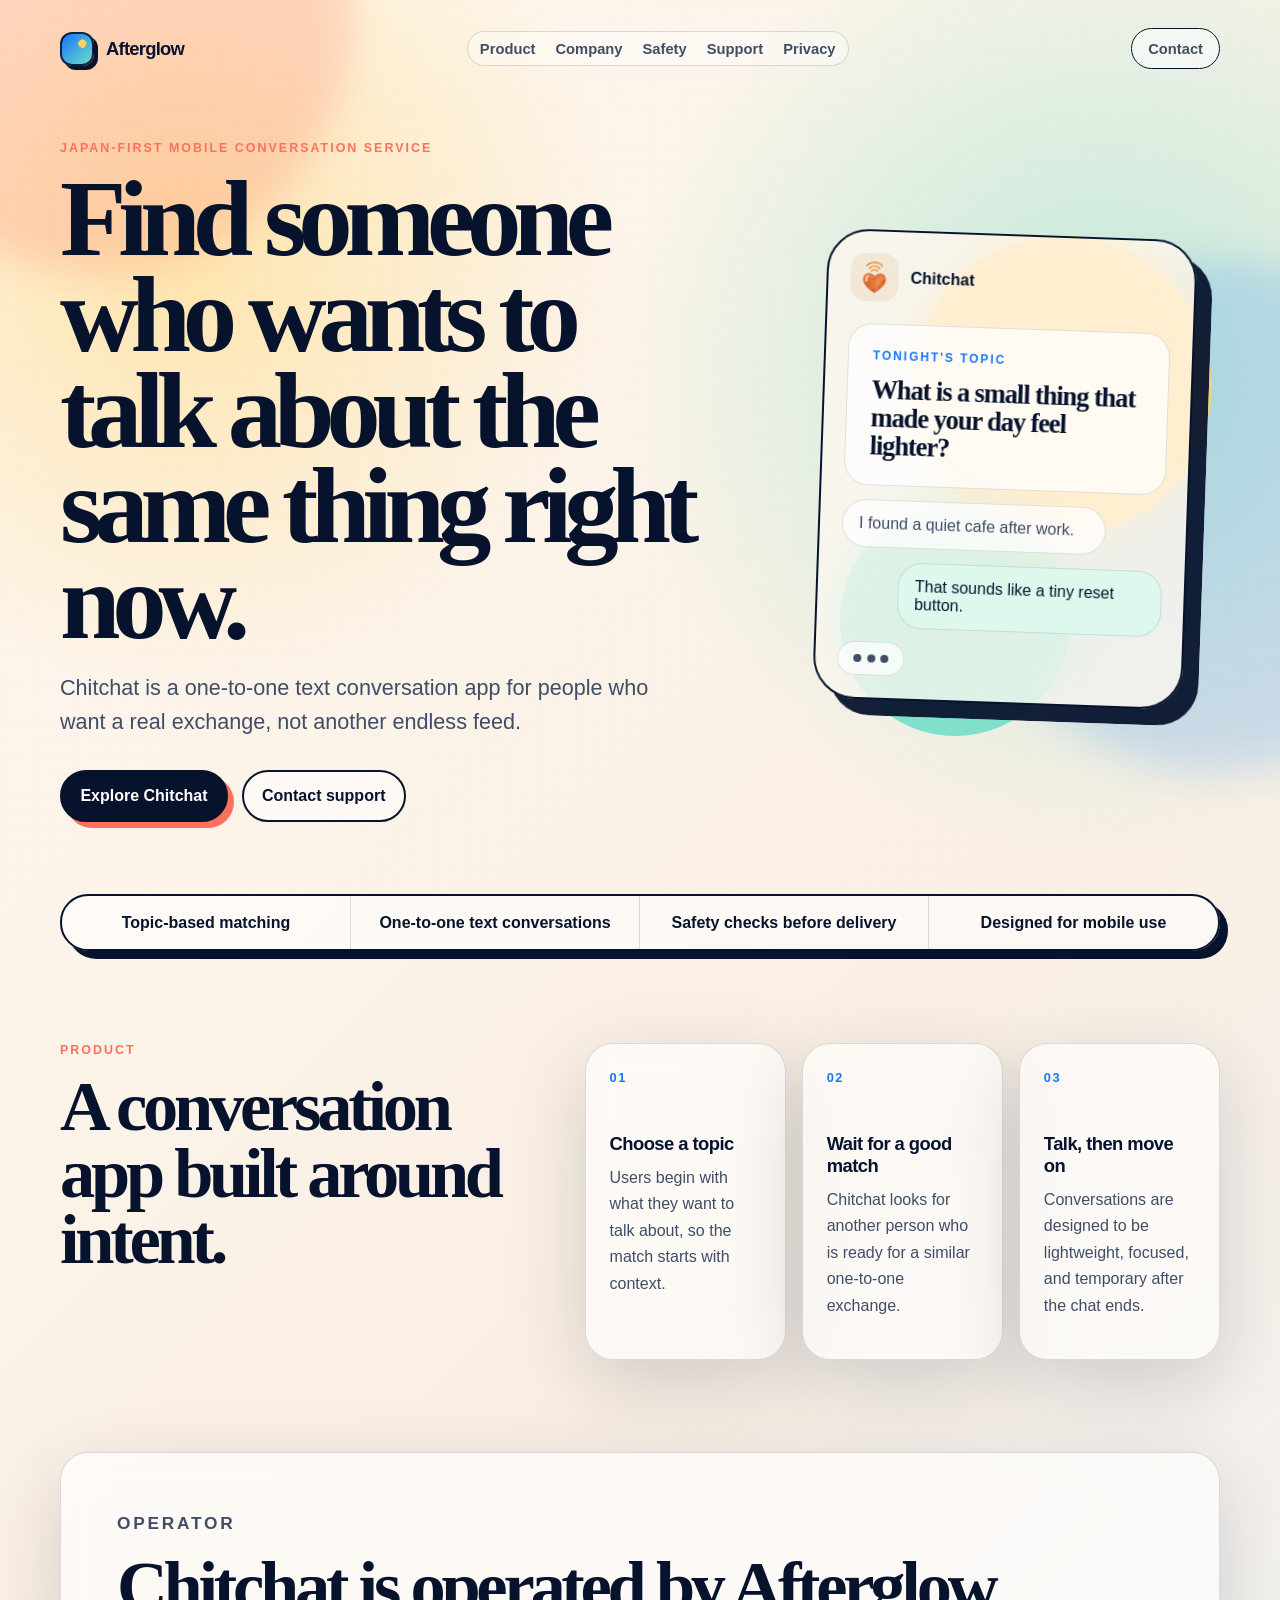
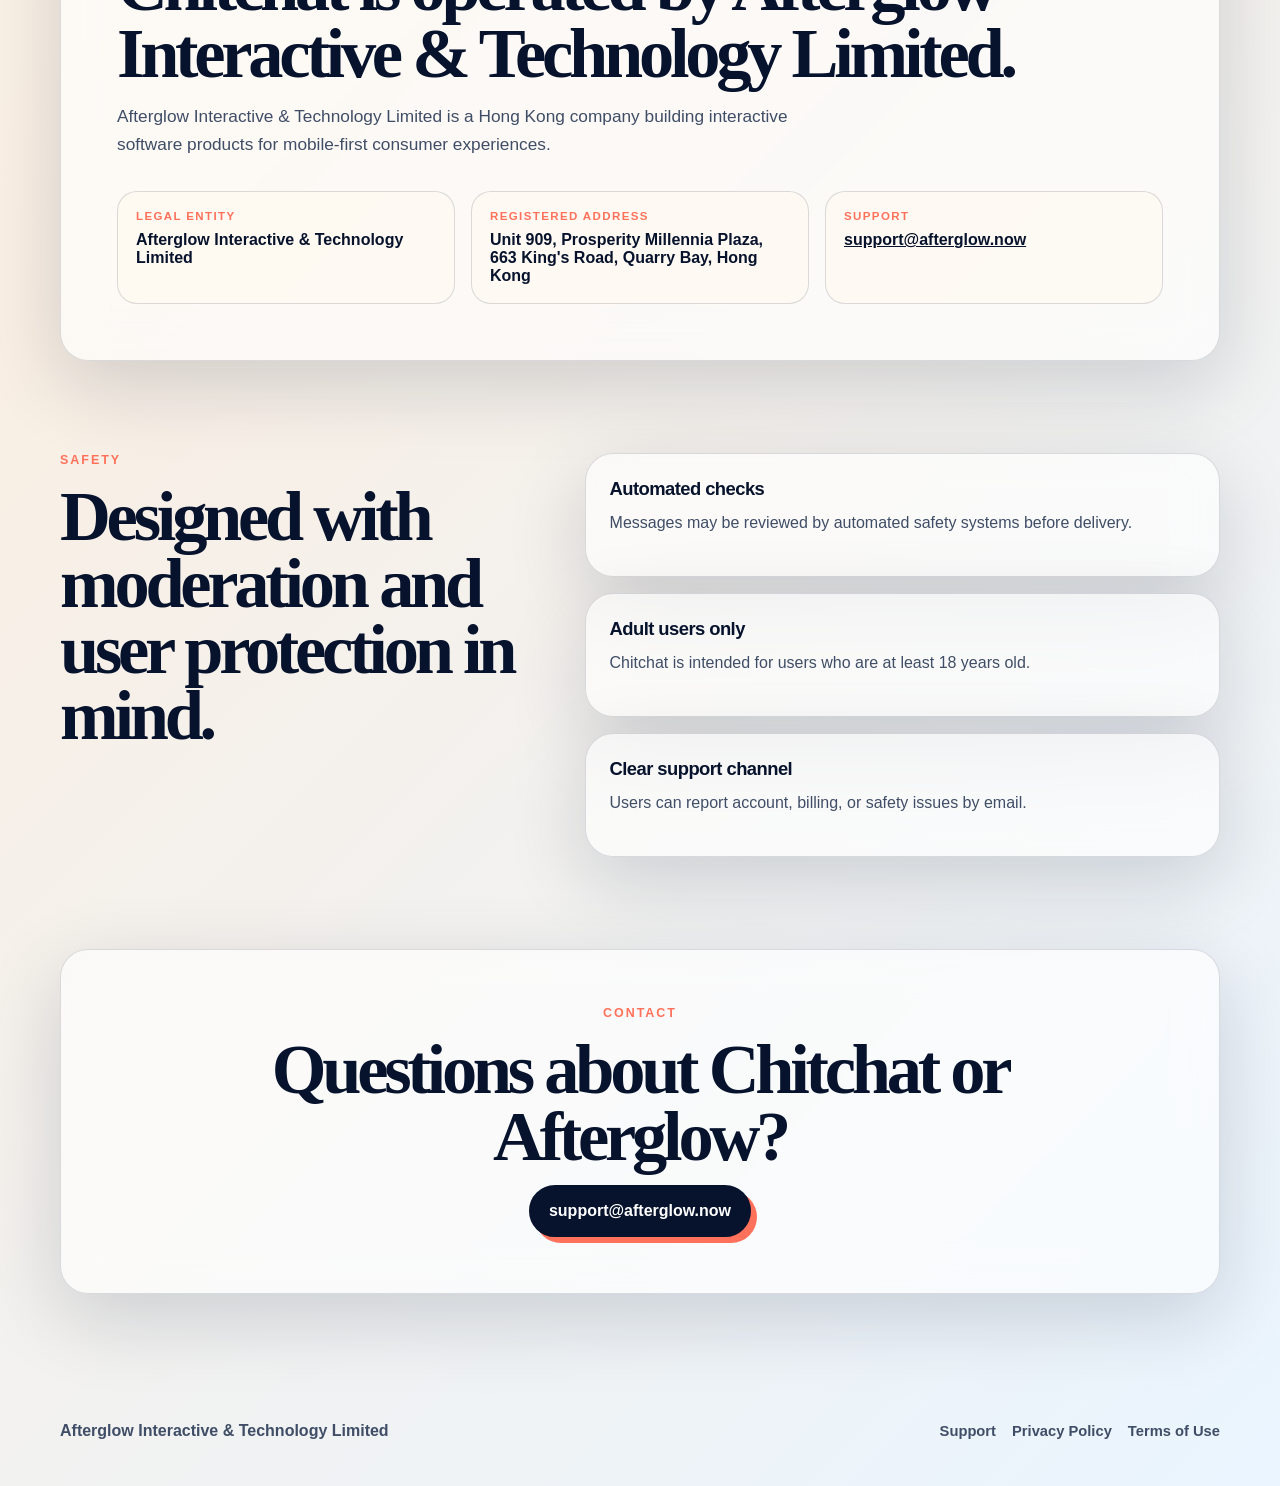
==== index.html @ c27dce9b "Launch Afterglow website" ====
<!doctype html>
<html lang="en">
  <head>
    <meta charset="utf-8" />
    <meta name="viewport" content="width=device-width, initial-scale=1" />
    <title>Afterglow | Chitchat</title>
    <meta
      name="description"
      content="Afterglow Interactive & Technology Limited operates Chitchat, a Japan-first one-to-one text conversation app built around shared topics."
    />
    <meta name="theme-color" content="#091326" />
    <link rel="icon" href="assets/favicon.svg" type="image/svg+xml" />
    <link rel="manifest" href="site.webmanifest" />
    <link rel="stylesheet" href="styles.css" />
  </head>
  <body>
    <div class="ambient ambient-one"></div>
    <div class="ambient ambient-two"></div>
    <div class="grain"></div>

    <header class="site-header">
      <a class="brand" href="index.html" aria-label="Afterglow home">
        <span class="brand-mark" aria-hidden="true"></span>
        <span>Afterglow</span>
      </a>
      <nav class="nav" aria-label="Main navigation">
        <a href="#product">Product</a>
        <a href="#company">Company</a>
        <a href="#safety">Safety</a>
        <a href="support.html">Support</a>
        <a href="privacy.html">Privacy</a>
      </nav>
      <a class="header-link" href="mailto:support@afterglow.now">Contact</a>
    </header>

    <main>
      <section class="hero">
        <div class="hero-copy">
          <p class="eyebrow">Japan-first mobile conversation service</p>
          <h1>Find someone who wants to talk about the same thing right now.</h1>
          <p class="lede">
            Chitchat is a one-to-one text conversation app for people who want a real exchange,
            not another endless feed.
          </p>
          <div class="hero-actions">
            <a class="button primary" href="#product">Explore Chitchat</a>
            <a class="button secondary" href="support.html">Contact support</a>
          </div>
        </div>

        <div class="phone-stage" aria-label="Chitchat product preview">
          <div class="halo halo-one"></div>
          <div class="halo halo-two"></div>
          <article class="phone-card">
            <div class="phone-top">
              <img src="assets/chitchat-app-icon.png" alt="" />
              <span>Chitchat</span>
            </div>
            <div class="topic-card">
              <span class="topic-label">Tonight's topic</span>
              <strong>What is a small thing that made your day feel lighter?</strong>
            </div>
            <div class="reply-card left">I found a quiet cafe after work.</div>
            <div class="reply-card right">That sounds like a tiny reset button.</div>
            <div class="typing-row" aria-hidden="true">
              <span></span>
              <span></span>
              <span></span>
            </div>
          </article>
        </div>
      </section>

      <section class="strip" aria-label="Product principles">
        <p>Topic-based matching</p>
        <p>One-to-one text conversations</p>
        <p>Safety checks before delivery</p>
        <p>Designed for mobile use</p>
      </section>

      <section class="section-grid" id="product">
        <div>
          <p class="eyebrow">Product</p>
          <h2>A conversation app built around intent.</h2>
        </div>
        <div class="cards">
          <article class="feature-card">
            <span>01</span>
            <h3>Choose a topic</h3>
            <p>Users begin with what they want to talk about, so the match starts with context.</p>
          </article>
          <article class="feature-card">
            <span>02</span>
            <h3>Wait for a good match</h3>
            <p>Chitchat looks for another person who is ready for a similar one-to-one exchange.</p>
          </article>
          <article class="feature-card">
            <span>03</span>
            <h3>Talk, then move on</h3>
            <p>Conversations are designed to be lightweight, focused, and temporary after the chat ends.</p>
          </article>
        </div>
      </section>

      <section class="statement" id="company">
        <p class="eyebrow">Operator</p>
        <h2>Chitchat is operated by Afterglow Interactive & Technology Limited.</h2>
        <p>
          Afterglow Interactive & Technology Limited is a Hong Kong company building interactive
          software products for mobile-first consumer experiences.
        </p>
        <dl class="company-facts">
          <div>
            <dt>Legal entity</dt>
            <dd>Afterglow Interactive & Technology Limited</dd>
          </div>
          <div>
            <dt>Registered address</dt>
            <dd>Unit 909, Prosperity Millennia Plaza, 663 King's Road, Quarry Bay, Hong Kong</dd>
          </div>
          <div>
            <dt>Support</dt>
            <dd><a href="mailto:support@afterglow.now">support@afterglow.now</a></dd>
          </div>
        </dl>
      </section>

      <section class="section-grid safety" id="safety">
        <div>
          <p class="eyebrow">Safety</p>
          <h2>Designed with moderation and user protection in mind.</h2>
        </div>
        <div class="safety-list">
          <article>
            <h3>Automated checks</h3>
            <p>Messages may be reviewed by automated safety systems before delivery.</p>
          </article>
          <article>
            <h3>Adult users only</h3>
            <p>Chitchat is intended for users who are at least 18 years old.</p>
          </article>
          <article>
            <h3>Clear support channel</h3>
            <p>Users can report account, billing, or safety issues by email.</p>
          </article>
        </div>
      </section>

      <section class="cta-panel">
        <p class="eyebrow">Contact</p>
        <h2>Questions about Chitchat or Afterglow?</h2>
        <a class="button primary" href="mailto:support@afterglow.now">support@afterglow.now</a>
      </section>
    </main>

    <footer class="site-footer">
      <p>Afterglow Interactive & Technology Limited</p>
      <div class="footer-links">
        <a href="support.html">Support</a>
        <a href="privacy.html">Privacy Policy</a>
        <a href="terms.html">Terms of Use</a>
      </div>
    </footer>
  </body>
</html>
---- styles.css ----
:root {
  --ink: #07132d;
  --ink-soft: #3f4d66;
  --paper: #fff8ef;
  --blue: #1677ff;
  --coral: #ff715b;
  --mint: #6dddc6;
  --sun: #ffd166;
  --line: rgba(7, 19, 45, 0.14);
  --shadow: 0 24px 80px rgba(7, 19, 45, 0.16);
  --radius: 28px;
  font-family: "GT Flexa", "Avenir Next", "Trebuchet MS", sans-serif;
  color: var(--ink);
  background: var(--paper);
}

* {
  box-sizing: border-box;
}

html {
  scroll-behavior: smooth;
}

body {
  min-height: 100vh;
  margin: 0;
  overflow-x: hidden;
  background:
    radial-gradient(circle at 14% 8%, rgba(255, 209, 102, 0.48), transparent 28rem),
    radial-gradient(circle at 86% 12%, rgba(109, 221, 198, 0.42), transparent 30rem),
    linear-gradient(135deg, #fff8ef 0%, #f9efe4 45%, #eaf5ff 100%);
}

a {
  color: inherit;
}

.grain {
  pointer-events: none;
  position: fixed;
  inset: 0;
  z-index: 1;
  opacity: 0.12;
  background-image:
    linear-gradient(90deg, rgba(7, 19, 45, 0.05) 1px, transparent 1px),
    linear-gradient(rgba(7, 19, 45, 0.04) 1px, transparent 1px);
  background-size: 18px 18px;
  mix-blend-mode: multiply;
}

.ambient {
  pointer-events: none;
  position: fixed;
  z-index: 0;
  width: 32rem;
  height: 32rem;
  border-radius: 999px;
  filter: blur(18px);
}

.ambient-one {
  top: -15rem;
  left: -10rem;
  background: rgba(255, 113, 91, 0.22);
}

.ambient-two {
  right: -12rem;
  bottom: 8rem;
  background: rgba(22, 119, 255, 0.16);
}

.site-header,
main,
.site-footer {
  position: relative;
  z-index: 2;
}

.site-header {
  display: flex;
  align-items: center;
  justify-content: space-between;
  gap: 1rem;
  width: min(1160px, calc(100% - 40px));
  margin: 0 auto;
  padding: 28px 0;
}

.brand {
  display: inline-flex;
  align-items: center;
  gap: 0.75rem;
  text-decoration: none;
  font-size: 1.15rem;
  font-weight: 800;
  letter-spacing: -0.04em;
}

.brand-mark {
  width: 34px;
  height: 34px;
  border: 2px solid rgba(7, 19, 45, 0.9);
  border-radius: 12px;
  background:
    radial-gradient(circle at 68% 32%, var(--sun) 0 14%, transparent 15%),
    linear-gradient(135deg, var(--blue), var(--mint));
  box-shadow: 4px 4px 0 var(--ink);
}

.nav {
  display: flex;
  align-items: center;
  gap: 1.25rem;
  padding: 0.55rem 0.75rem;
  border: 1px solid var(--line);
  border-radius: 999px;
  background: rgba(255, 255, 255, 0.36);
  backdrop-filter: blur(18px);
}

.nav a,
.header-link,
.footer-links a {
  color: var(--ink-soft);
  font-size: 0.92rem;
  font-weight: 700;
  text-decoration: none;
}

.nav a:hover,
.header-link:hover,
.footer-links a:hover {
  color: var(--ink);
}

.header-link {
  padding: 0.72rem 1rem;
  border: 1px solid var(--ink);
  border-radius: 999px;
  background: rgba(255, 255, 255, 0.52);
}

.hero {
  display: grid;
  grid-template-columns: minmax(0, 1fr) 430px;
  align-items: center;
  gap: 4rem;
  width: min(1160px, calc(100% - 40px));
  margin: 44px auto 72px;
}

.hero-copy {
  animation: rise 0.7s ease both;
}

.eyebrow {
  margin: 0 0 1rem;
  color: var(--coral);
  font-size: 0.78rem;
  font-weight: 900;
  letter-spacing: 0.16em;
  text-transform: uppercase;
}

h1,
h2,
h3,
p {
  margin-top: 0;
}

h1 {
  max-width: 760px;
  margin-bottom: 1.35rem;
  font-family: "GT Alpina", Georgia, serif;
  font-size: clamp(3.5rem, 8.5vw, 7.6rem);
  font-weight: 800;
  line-height: 0.88;
  letter-spacing: -0.075em;
}

h2 {
  margin-bottom: 1rem;
  font-family: "GT Alpina", Georgia, serif;
  font-size: clamp(2.4rem, 5.5vw, 5.6rem);
  line-height: 0.94;
  letter-spacing: -0.06em;
}

h3 {
  margin-bottom: 0.6rem;
  font-size: 1.15rem;
  letter-spacing: -0.03em;
}

.lede {
  max-width: 620px;
  color: var(--ink-soft);
  font-size: clamp(1.08rem, 2vw, 1.35rem);
  line-height: 1.55;
}

.hero-actions {
  display: flex;
  flex-wrap: wrap;
  gap: 0.85rem;
  margin-top: 2rem;
}

.button {
  display: inline-flex;
  align-items: center;
  justify-content: center;
  min-height: 52px;
  padding: 0.85rem 1.15rem;
  border-radius: 999px;
  font-weight: 900;
  text-decoration: none;
}

.button.primary {
  border: 2px solid var(--ink);
  color: white;
  background: var(--ink);
  box-shadow: 6px 6px 0 var(--coral);
}

.button.secondary {
  border: 2px solid var(--ink);
  background: rgba(255, 255, 255, 0.5);
}

.phone-stage {
  position: relative;
  min-height: 560px;
  animation: rise 0.7s 0.12s ease both;
}

.halo {
  position: absolute;
  border-radius: 999px;
  opacity: 0.85;
}

.halo-one {
  top: 34px;
  right: 8px;
  width: 300px;
  height: 300px;
  background: var(--sun);
}

.halo-two {
  right: 150px;
  bottom: 26px;
  width: 230px;
  height: 230px;
  background: var(--mint);
}

.phone-card {
  position: relative;
  z-index: 1;
  width: min(100%, 370px);
  margin: 32px auto 0;
  padding: 22px;
  border: 2px solid var(--ink);
  border-radius: 42px;
  background: rgba(255, 248, 239, 0.76);
  box-shadow: 16px 16px 0 rgba(7, 19, 45, 0.94);
  backdrop-filter: blur(24px);
  transform: rotate(2deg);
}

.phone-top {
  display: flex;
  align-items: center;
  gap: 0.75rem;
  margin-bottom: 22px;
  font-weight: 900;
}

.phone-top img {
  width: 48px;
  height: 48px;
  border-radius: 15px;
}

.topic-card,
.reply-card,
.typing-row {
  border: 1px solid rgba(7, 19, 45, 0.12);
  border-radius: 24px;
  background: rgba(255, 255, 255, 0.72);
}

.topic-card {
  padding: 24px;
}

.topic-label {
  display: block;
  margin-bottom: 0.9rem;
  color: var(--blue);
  font-size: 0.75rem;
  font-weight: 900;
  letter-spacing: 0.16em;
  text-transform: uppercase;
}

.topic-card strong {
  font-family: "GT Alpina", Georgia, serif;
  font-size: 1.65rem;
  line-height: 1.05;
  letter-spacing: -0.04em;
}

.reply-card {
  width: 82%;
  margin-top: 14px;
  padding: 14px 16px;
  color: var(--ink-soft);
}

.reply-card.right {
  margin-left: auto;
  color: var(--ink);
  background: #dff8ee;
}

.typing-row {
  display: flex;
  gap: 0.35rem;
  width: max-content;
  margin-top: 14px;
  padding: 12px 15px;
}

.typing-row span {
  width: 8px;
  height: 8px;
  border-radius: 999px;
  background: var(--ink-soft);
  animation: blink 1.1s infinite ease-in-out;
}

.typing-row span:nth-child(2) {
  animation-delay: 0.15s;
}

.typing-row span:nth-child(3) {
  animation-delay: 0.3s;
}

.strip {
  display: grid;
  grid-template-columns: repeat(4, 1fr);
  gap: 0;
  width: min(1160px, calc(100% - 40px));
  margin: 0 auto 92px;
  border: 2px solid var(--ink);
  border-radius: var(--radius);
  overflow: hidden;
  background: rgba(255, 255, 255, 0.54);
  box-shadow: 8px 8px 0 var(--ink);
}

.strip p {
  margin: 0;
  padding: 1.1rem;
  border-right: 1px solid var(--line);
  font-weight: 900;
  text-align: center;
}

.strip p:last-child {
  border-right: 0;
}

.section-grid,
.statement,
.cta-panel,
.policy-shell {
  width: min(1160px, calc(100% - 40px));
  margin: 0 auto 92px;
}

.section-grid {
  display: grid;
  grid-template-columns: 0.9fr 1.2fr;
  gap: 3rem;
}

.cards {
  display: grid;
  grid-template-columns: repeat(3, 1fr);
  gap: 1rem;
}

.feature-card,
.safety-list article,
.statement,
.cta-panel,
.policy-content,
.policy-hero {
  border: 1px solid var(--line);
  border-radius: var(--radius);
  background: rgba(255, 255, 255, 0.62);
  box-shadow: var(--shadow);
  backdrop-filter: blur(20px);
}

.feature-card {
  min-height: 260px;
  padding: 24px;
}

.feature-card span {
  display: inline-flex;
  margin-bottom: 3rem;
  color: var(--blue);
  font-size: 0.8rem;
  font-weight: 900;
  letter-spacing: 0.12em;
}

.feature-card p,
.safety-list p,
.statement p,
.policy-content p,
.policy-content li,
.policy-hero p {
  color: var(--ink-soft);
  line-height: 1.65;
}

.statement {
  padding: clamp(28px, 5vw, 56px);
}

.statement p {
  max-width: 720px;
  font-size: 1.08rem;
}

.company-facts {
  display: grid;
  grid-template-columns: repeat(3, 1fr);
  gap: 1rem;
  margin: 2rem 0 0;
}

.company-facts div {
  padding: 18px;
  border: 1px solid var(--line);
  border-radius: 20px;
  background: rgba(255, 248, 239, 0.6);
}

.company-facts dt {
  margin-bottom: 0.6rem;
  color: var(--coral);
  font-size: 0.72rem;
  font-weight: 900;
  letter-spacing: 0.12em;
  text-transform: uppercase;
}

.company-facts dd {
  margin: 0;
  color: var(--ink);
  font-weight: 800;
}

.safety-list {
  display: grid;
  gap: 1rem;
}

.safety-list article {
  padding: 24px;
}

.cta-panel {
  padding: clamp(28px, 5vw, 56px);
  text-align: center;
}

.cta-panel h2 {
  margin-right: auto;
  margin-left: auto;
  max-width: 760px;
}

.site-footer {
  display: flex;
  align-items: center;
  justify-content: space-between;
  gap: 1rem;
  width: min(1160px, calc(100% - 40px));
  margin: 0 auto;
  padding: 36px 0 46px;
  color: var(--ink-soft);
}

.site-footer.compact {
  margin-top: 64px;
}

.site-footer p {
  margin: 0;
  font-weight: 800;
}

.footer-links {
  display: flex;
  flex-wrap: wrap;
  gap: 1rem;
}

.subpage {
  background:
    radial-gradient(circle at 15% 0%, rgba(109, 221, 198, 0.3), transparent 30rem),
    linear-gradient(135deg, #fff8ef 0%, #eef6ff 100%);
}

.policy-shell {
  max-width: 920px;
}

.policy-hero {
  margin-top: 28px;
  padding: clamp(28px, 5vw, 52px);
}

.policy-hero h1 {
  font-size: clamp(3rem, 8vw, 6.5rem);
}

.policy-content {
  margin-top: 22px;
  padding: clamp(26px, 5vw, 48px);
}

.policy-content h2 {
  margin-top: 2rem;
  font-family: inherit;
  font-size: 1.35rem;
  line-height: 1.15;
  letter-spacing: -0.03em;
}

.policy-content h3 {
  margin-top: 1.4rem;
}

@keyframes rise {
  from {
    opacity: 0;
    transform: translateY(22px);
  }
  to {
    opacity: 1;
    transform: translateY(0);
  }
}

@keyframes blink {
  0%,
  80%,
  100% {
    opacity: 0.25;
    transform: translateY(0);
  }
  40% {
    opacity: 1;
    transform: translateY(-3px);
  }
}

@media (max-width: 980px) {
  .site-header {
    align-items: flex-start;
    flex-wrap: wrap;
  }

  .nav {
    order: 3;
    width: 100%;
    justify-content: space-between;
    overflow-x: auto;
  }

  .hero,
  .section-grid {
    grid-template-columns: 1fr;
  }

  .hero {
    gap: 1rem;
    margin-top: 24px;
  }

  .phone-stage {
    min-height: 500px;
  }

  .strip,
  .cards,
  .company-facts {
    grid-template-columns: 1fr;
  }

  .strip p {
    border-right: 0;
    border-bottom: 1px solid var(--line);
  }

  .strip p:last-child {
    border-bottom: 0;
  }
}

@media (max-width: 640px) {
  .site-header,
  .hero,
  .strip,
  .section-grid,
  .statement,
  .cta-panel,
  .policy-shell,
  .site-footer {
    width: min(100% - 28px, 1160px);
  }

  .brand {
    font-size: 1rem;
  }

  .header-link {
    padding: 0.62rem 0.82rem;
  }

  h1 {
    font-size: clamp(3.2rem, 17vw, 5rem);
  }

  .hero-actions,
  .site-footer {
    align-items: stretch;
    flex-direction: column;
  }

  .button {
    width: 100%;
  }

  .phone-stage {
    min-height: 455px;
  }

  .phone-card {
    width: min(92%, 350px);
    box-shadow: 10px 10px 0 rgba(7, 19, 45, 0.94);
  }
}
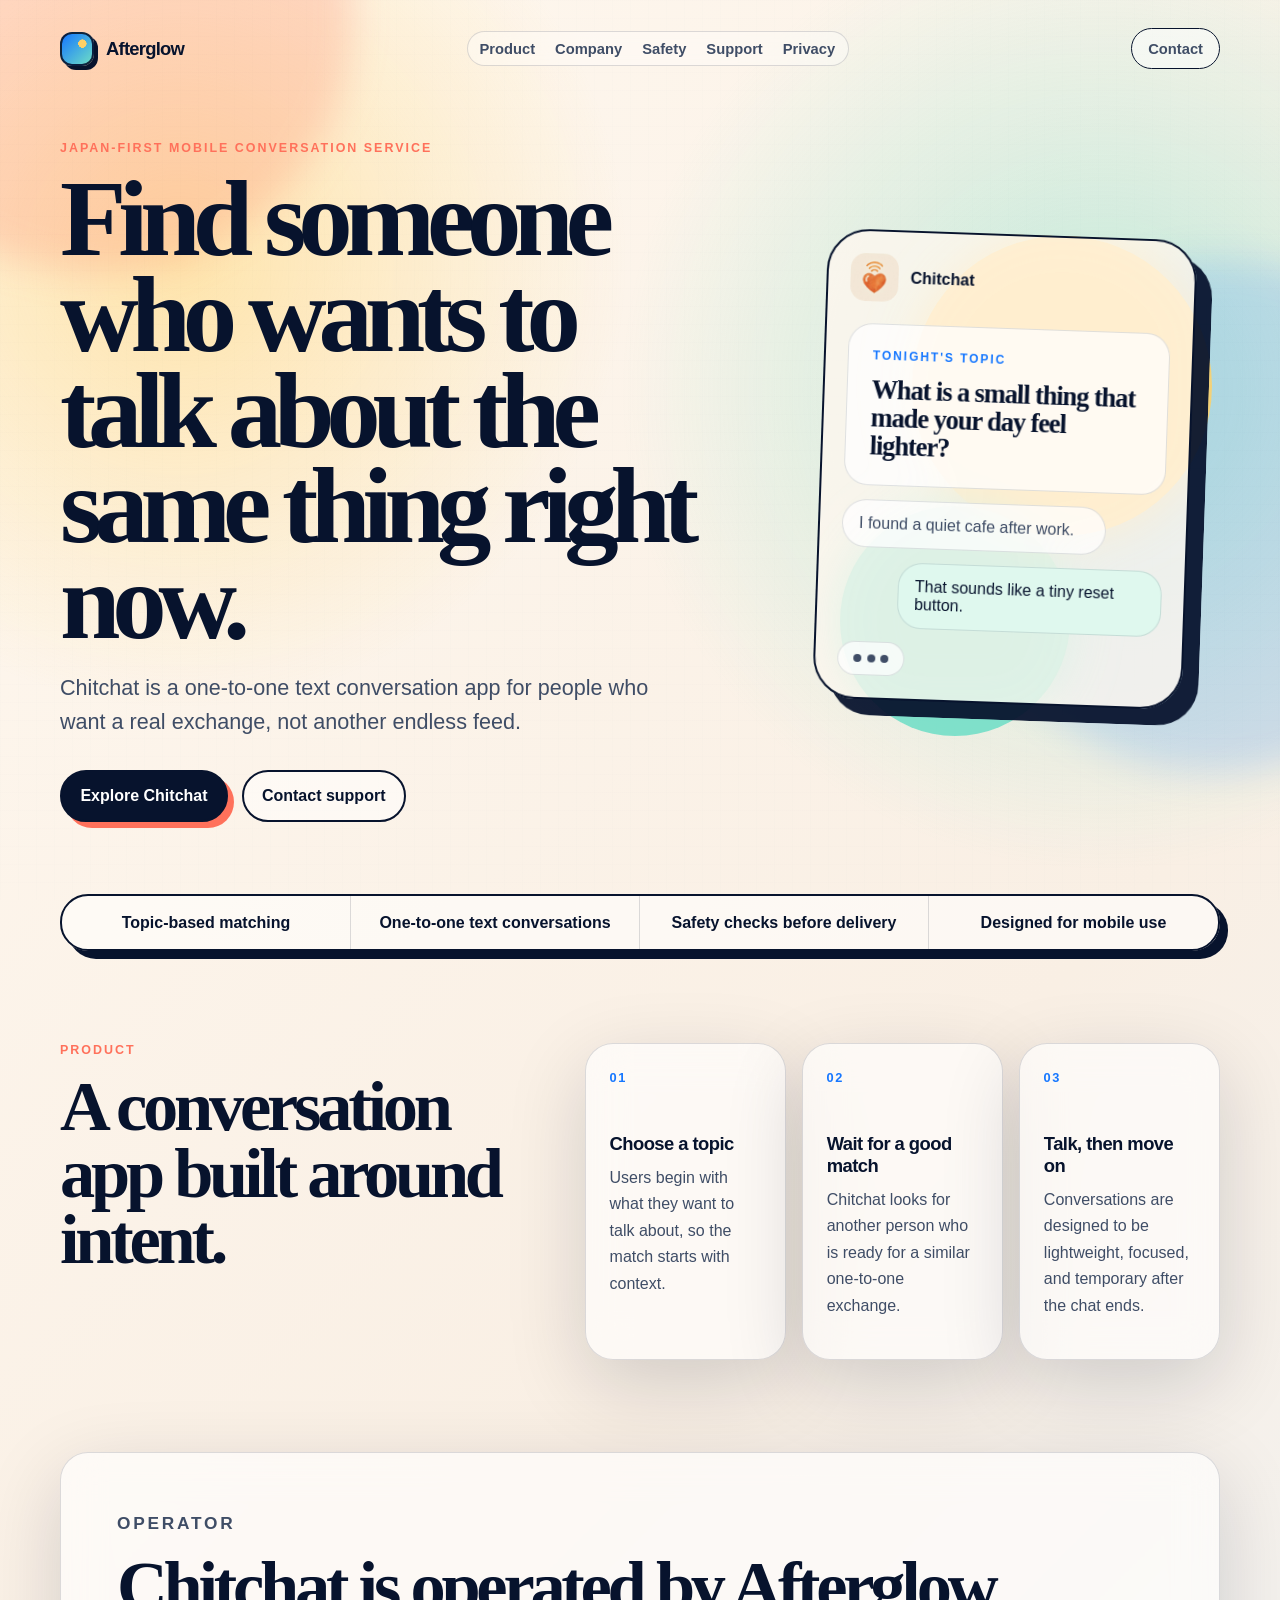
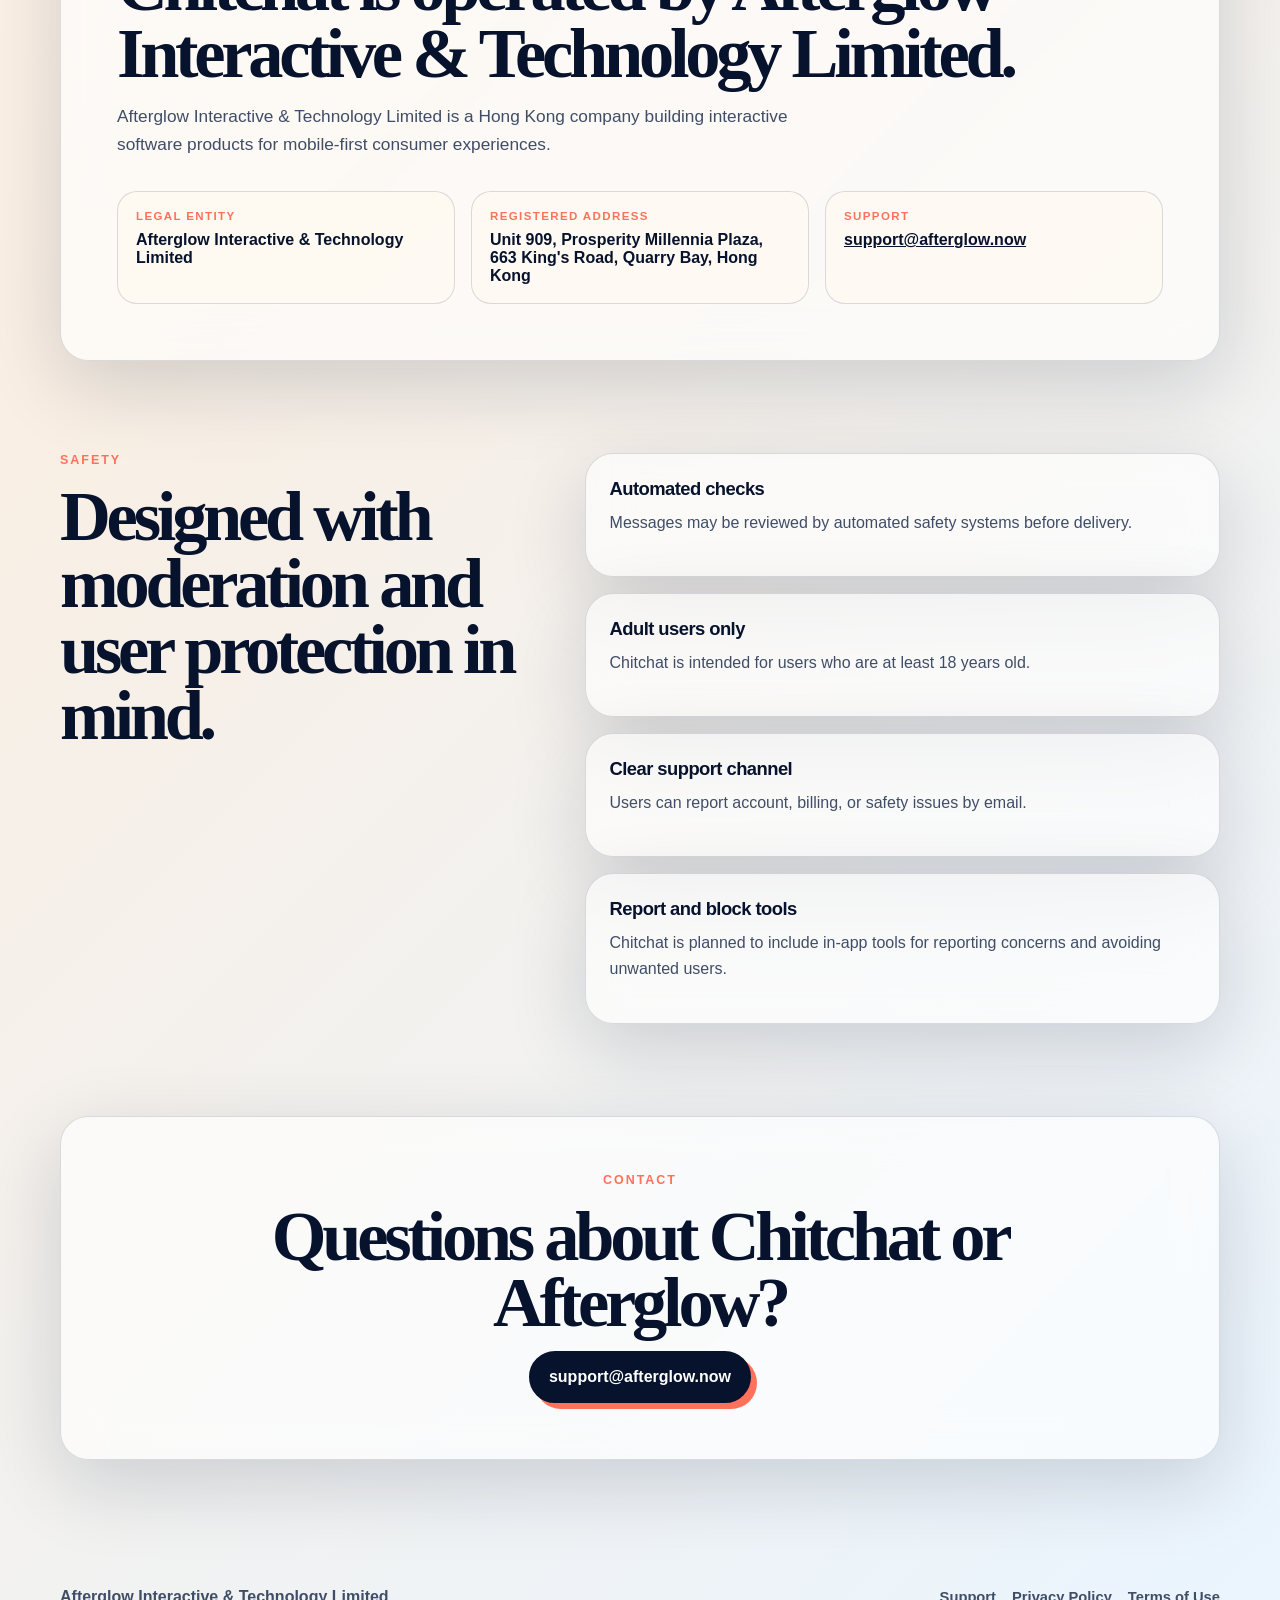
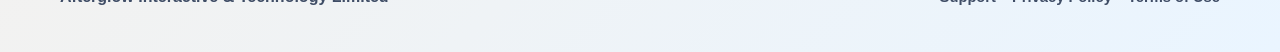
==== commit 34b9b0e9: "Strengthen safety and support website copy" ====
--- a/index.html
+++ b/index.html
@@ -143,6 +143,10 @@
             <h3>Clear support channel</h3>
             <p>Users can report account, billing, or safety issues by email.</p>
           </article>
+          <article>
+            <h3>Report and block tools</h3>
+            <p>Chitchat is planned to include in-app tools for reporting concerns and avoiding unwanted users.</p>
+          </article>
         </div>
       </section>
 
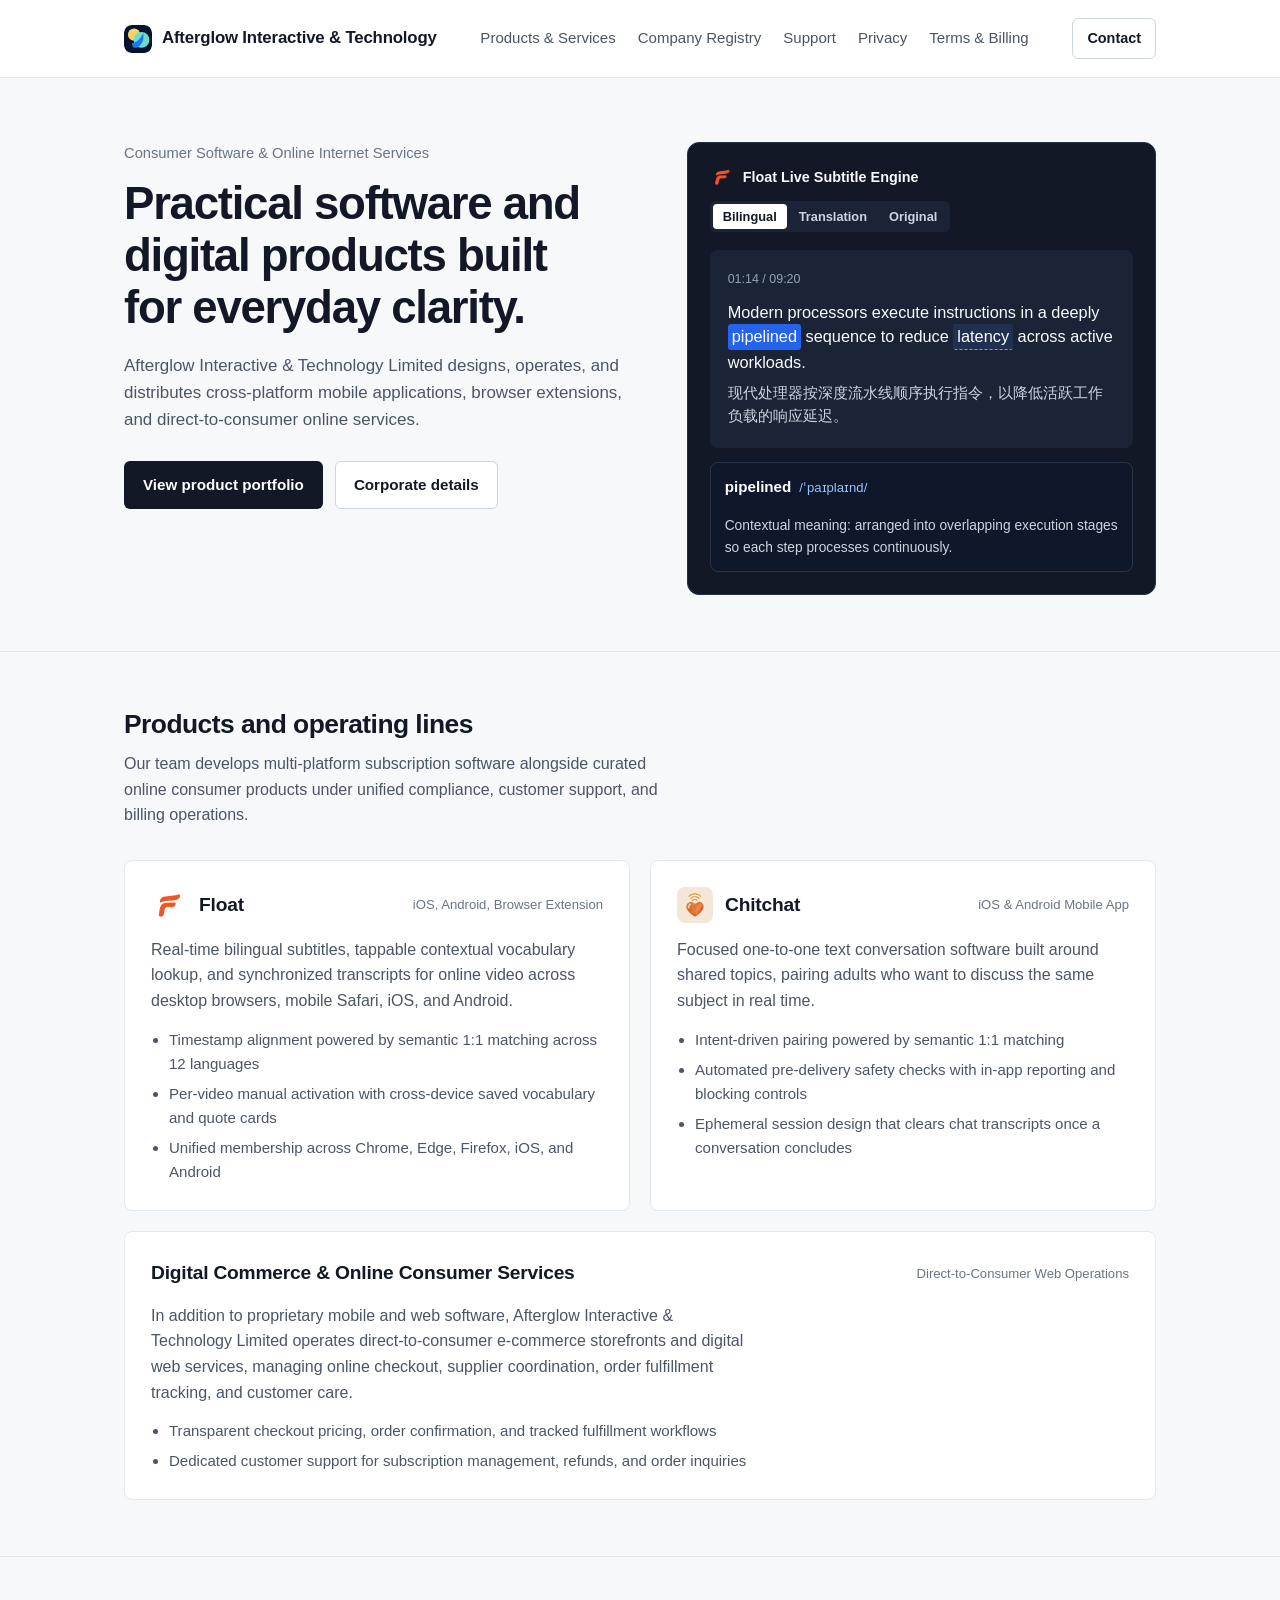
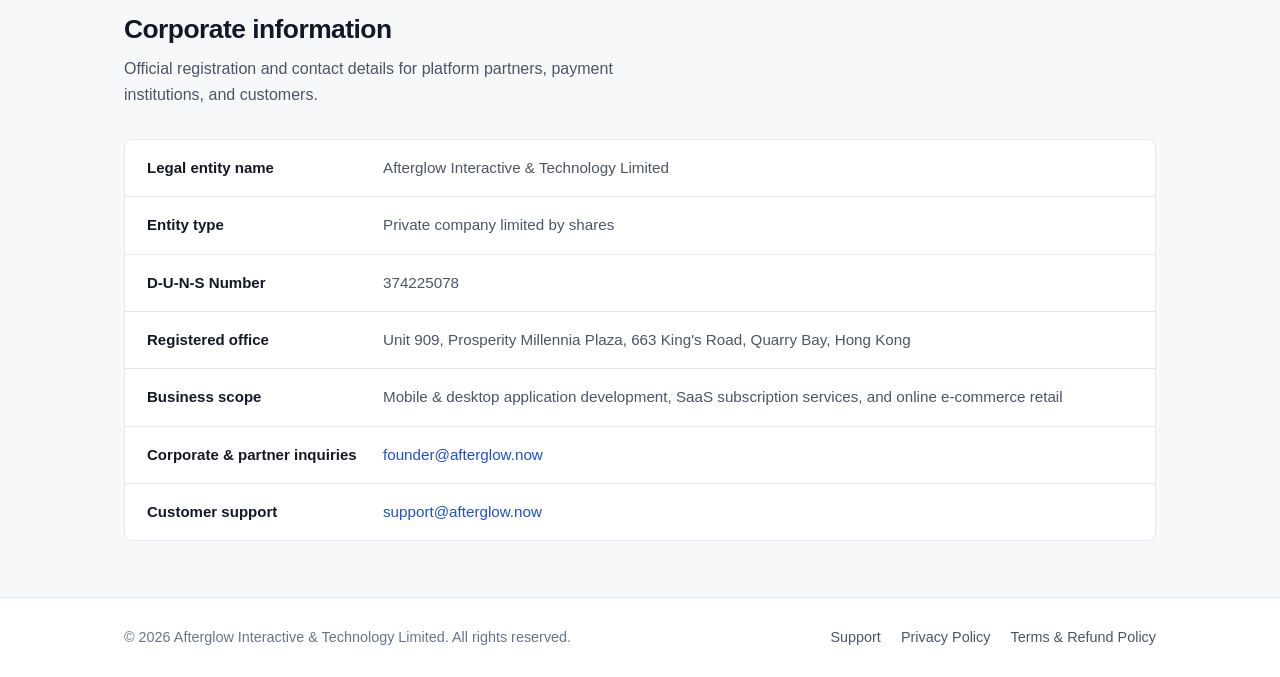
==== commit 63dbb2a3: "feat: update corporate site for Afterglow Interactive & Technology Limited (Float, Chitchat & online" ====
--- a/index.html
+++ b/index.html
@@ -3,167 +3,257 @@
   <head>
     <meta charset="utf-8" />
     <meta name="viewport" content="width=device-width, initial-scale=1" />
-    <title>Afterglow | Chitchat</title>
+    <title>Afterglow Interactive &amp; Technology Limited</title>
     <meta
       name="description"
-      content="Afterglow Interactive & Technology Limited operates Chitchat, a Japan-first one-to-one text conversation app built around shared topics."
+      content="Afterglow Interactive & Technology Limited develops cross-platform consumer software, bilingual media tools, and online digital services."
     />
-    <meta name="theme-color" content="#091326" />
+    <meta name="theme-color" content="#121826" />
     <link rel="icon" href="assets/favicon.svg" type="image/svg+xml" />
     <link rel="manifest" href="site.webmanifest" />
     <link rel="stylesheet" href="styles.css" />
   </head>
   <body>
-    <div class="ambient ambient-one"></div>
-    <div class="ambient ambient-two"></div>
-    <div class="grain"></div>
-
     <header class="site-header">
-      <a class="brand" href="index.html" aria-label="Afterglow home">
-        <span class="brand-mark" aria-hidden="true"></span>
-        <span>Afterglow</span>
-      </a>
-      <nav class="nav" aria-label="Main navigation">
-        <a href="#product">Product</a>
-        <a href="#company">Company</a>
-        <a href="#safety">Safety</a>
-        <a href="support.html">Support</a>
-        <a href="privacy.html">Privacy</a>
-      </nav>
-      <a class="header-link" href="mailto:support@afterglow.now">Contact</a>
+      <div class="header-inner">
+        <a class="brand" href="index.html" aria-label="Afterglow Interactive & Technology Limited home">
+          <img src="assets/favicon.svg" alt="" />
+          <span>Afterglow Interactive &amp; Technology</span>
+        </a>
+        <nav class="nav" aria-label="Primary navigation">
+          <a href="#products">Products &amp; Services</a>
+          <a href="#company">Company Registry</a>
+          <a href="support.html">Support</a>
+          <a href="privacy.html">Privacy</a>
+          <a href="terms.html">Terms &amp; Billing</a>
+        </nav>
+        <a class="header-contact" href="mailto:founder@afterglow.now">Contact</a>
+      </div>
     </header>
 
     <main>
       <section class="hero">
-        <div class="hero-copy">
-          <p class="eyebrow">Japan-first mobile conversation service</p>
-          <h1>Find someone who wants to talk about the same thing right now.</h1>
-          <p class="lede">
-            Chitchat is a one-to-one text conversation app for people who want a real exchange,
-            not another endless feed.
-          </p>
-          <div class="hero-actions">
-            <a class="button primary" href="#product">Explore Chitchat</a>
-            <a class="button secondary" href="support.html">Contact support</a>
-          </div>
-        </div>
-
-        <div class="phone-stage" aria-label="Chitchat product preview">
-          <div class="halo halo-one"></div>
-          <div class="halo halo-two"></div>
-          <article class="phone-card">
-            <div class="phone-top">
-              <img src="assets/chitchat-app-icon.png" alt="" />
-              <span>Chitchat</span>
-            </div>
-            <div class="topic-card">
-              <span class="topic-label">Tonight's topic</span>
-              <strong>What is a small thing that made your day feel lighter?</strong>
-            </div>
-            <div class="reply-card left">I found a quiet cafe after work.</div>
-            <div class="reply-card right">That sounds like a tiny reset button.</div>
-            <div class="typing-row" aria-hidden="true">
-              <span></span>
-              <span></span>
-              <span></span>
-            </div>
-          </article>
+        <div class="shell hero-grid">
+          <div>
+            <p class="hero-kicker">Consumer Software &amp; Online Internet Services</p>
+            <h1>Practical software and digital products built for everyday clarity.</h1>
+            <p class="hero-lede">
+              Afterglow Interactive &amp; Technology Limited designs, operates, and distributes cross-platform mobile
+              applications, browser extensions, and direct-to-consumer online services.
+            </p>
+            <div class="hero-actions">
+              <a class="btn btn-primary" href="#products">View product portfolio</a>
+              <a class="btn btn-secondary" href="#company">Corporate details</a>
+            </div>
+          </div>
+
+          <aside class="stage-panel" aria-label="Interactive Float bilingual subtitle preview">
+            <div class="stage-bar">
+              <div class="stage-brand">
+                <img src="assets/float-icon.png" alt="" />
+                <span>Float Live Subtitle Engine</span>
+              </div>
+              <div class="mode-switch" role="group" aria-label="Subtitle display mode">
+                <button class="mode-btn" type="button" data-mode="bilingual" aria-pressed="true">Bilingual</button>
+                <button class="mode-btn" type="button" data-mode="target" aria-pressed="false">Translation</button>
+                <button class="mode-btn" type="button" data-mode="source" aria-pressed="false">Original</button>
+              </div>
+            </div>
+
+            <div class="stage-screen">
+              <p class="stage-time">01:14 / 09:20</p>
+              <p class="cue-en" id="cue-en">
+                Modern processors execute instructions in a deeply
+                <button class="word-token" type="button" data-word="pipelined" aria-expanded="true">pipelined</button>
+                sequence to reduce
+                <button class="word-token" type="button" data-word="latency" aria-expanded="false">latency</button>
+                across active workloads.
+              </p>
+              <p class="cue-zh" id="cue-zh">
+                现代处理器按深度流水线顺序执行指令，以降低活跃工作负载的响应延迟。
+              </p>
+            </div>
+
+            <div class="lexicon-card" id="lexicon-card" aria-live="polite">
+              <div class="lexicon-head">
+                <span class="lexicon-word" id="lex-word">pipelined</span>
+                <span class="lexicon-ipa" id="lex-ipa">/ˈpaɪplaɪnd/</span>
+              </div>
+              <p class="lexicon-gloss" id="lex-gloss">
+                Contextual meaning: arranged into overlapping execution stages so each step processes continuously.
+              </p>
+            </div>
+          </aside>
         </div>
       </section>
 
-      <section class="strip" aria-label="Product principles">
-        <p>Topic-based matching</p>
-        <p>One-to-one text conversations</p>
-        <p>Safety checks before delivery</p>
-        <p>Designed for mobile use</p>
+      <section class="section" id="products">
+        <div class="shell">
+          <div class="section-header">
+            <h2>Products and operating lines</h2>
+            <p>
+              Our team develops multi-platform subscription software alongside curated online consumer products under
+              unified compliance, customer support, and billing operations.
+            </p>
+          </div>
+
+          <div class="portfolio-grid">
+            <article class="product-panel">
+              <div class="product-head">
+                <img src="assets/float-icon.png" alt="Float icon" />
+                <h3>Float</h3>
+                <span class="product-tag">iOS, Android, Browser Extension</span>
+              </div>
+              <p>
+                Real-time bilingual subtitles, tappable contextual vocabulary lookup, and synchronized transcripts for
+                online video across desktop browsers, mobile Safari, iOS, and Android.
+              </p>
+              <ul class="spec-list">
+                <li>Timestamp alignment powered by semantic 1:1 matching across 12 languages</li>
+                <li>Per-video manual activation with cross-device saved vocabulary and quote cards</li>
+                <li>Unified membership across Chrome, Edge, Firefox, iOS, and Android</li>
+              </ul>
+            </article>
+
+            <article class="product-panel">
+              <div class="product-head">
+                <img src="assets/chitchat-app-icon.png" alt="Chitchat icon" />
+                <h3>Chitchat</h3>
+                <span class="product-tag">iOS &amp; Android Mobile App</span>
+              </div>
+              <p>
+                Focused one-to-one text conversation software built around shared topics, pairing adults who want to
+                discuss the same subject in real time.
+              </p>
+              <ul class="spec-list">
+                <li>Intent-driven pairing powered by semantic 1:1 matching</li>
+                <li>Automated pre-delivery safety checks with in-app reporting and blocking controls</li>
+                <li>Ephemeral session design that clears chat transcripts once a conversation concludes</li>
+              </ul>
+            </article>
+
+            <article class="product-panel wide">
+              <div class="product-head">
+                <h3>Digital Commerce &amp; Online Consumer Services</h3>
+                <span class="product-tag">Direct-to-Consumer Web Operations</span>
+              </div>
+              <p>
+                In addition to proprietary mobile and web software, Afterglow Interactive &amp; Technology Limited
+                operates direct-to-consumer e-commerce storefronts and digital web services, managing online checkout,
+                supplier coordination, order fulfillment tracking, and customer care.
+              </p>
+              <ul class="spec-list">
+                <li>Transparent checkout pricing, order confirmation, and tracked fulfillment workflows</li>
+                <li>Dedicated customer support for subscription management, refunds, and order inquiries</li>
+              </ul>
+            </article>
+          </div>
+        </div>
       </section>
 
-      <section class="section-grid" id="product">
-        <div>
-          <p class="eyebrow">Product</p>
-          <h2>A conversation app built around intent.</h2>
-        </div>
-        <div class="cards">
-          <article class="feature-card">
-            <span>01</span>
-            <h3>Choose a topic</h3>
-            <p>Users begin with what they want to talk about, so the match starts with context.</p>
-          </article>
-          <article class="feature-card">
-            <span>02</span>
-            <h3>Wait for a good match</h3>
-            <p>Chitchat looks for another person who is ready for a similar one-to-one exchange.</p>
-          </article>
-          <article class="feature-card">
-            <span>03</span>
-            <h3>Talk, then move on</h3>
-            <p>Conversations are designed to be lightweight, focused, and temporary after the chat ends.</p>
-          </article>
-        </div>
-      </section>
-
-      <section class="statement" id="company">
-        <p class="eyebrow">Operator</p>
-        <h2>Chitchat is operated by Afterglow Interactive & Technology Limited.</h2>
-        <p>
-          Afterglow Interactive & Technology Limited is a Hong Kong company building interactive
-          software products for mobile-first consumer experiences.
-        </p>
-        <dl class="company-facts">
-          <div>
-            <dt>Legal entity</dt>
-            <dd>Afterglow Interactive & Technology Limited</dd>
-          </div>
-          <div>
-            <dt>Registered address</dt>
-            <dd>Unit 909, Prosperity Millennia Plaza, 663 King's Road, Quarry Bay, Hong Kong</dd>
-          </div>
-          <div>
-            <dt>Support</dt>
-            <dd><a href="mailto:support@afterglow.now">support@afterglow.now</a></dd>
-          </div>
-        </dl>
-      </section>
-
-      <section class="section-grid safety" id="safety">
-        <div>
-          <p class="eyebrow">Safety</p>
-          <h2>Designed with moderation and user protection in mind.</h2>
-        </div>
-        <div class="safety-list">
-          <article>
-            <h3>Automated checks</h3>
-            <p>Messages may be reviewed by automated safety systems before delivery.</p>
-          </article>
-          <article>
-            <h3>Adult users only</h3>
-            <p>Chitchat is intended for users who are at least 18 years old.</p>
-          </article>
-          <article>
-            <h3>Clear support channel</h3>
-            <p>Users can report account, billing, or safety issues by email.</p>
-          </article>
-          <article>
-            <h3>Report and block tools</h3>
-            <p>Chitchat is planned to include in-app tools for reporting concerns and avoiding unwanted users.</p>
-          </article>
-        </div>
-      </section>
-
-      <section class="cta-panel">
-        <p class="eyebrow">Contact</p>
-        <h2>Questions about Chitchat or Afterglow?</h2>
-        <a class="button primary" href="mailto:support@afterglow.now">support@afterglow.now</a>
+      <section class="section" id="company">
+        <div class="shell">
+          <div class="section-header">
+            <h2>Corporate information</h2>
+            <p>
+              Official registration and contact details for platform partners, payment institutions, and customers.
+            </p>
+          </div>
+
+          <div class="ledger-table">
+            <div class="ledger-row">
+              <div class="ledger-term">Legal entity name</div>
+              <div class="ledger-val">Afterglow Interactive &amp; Technology Limited</div>
+            </div>
+            <div class="ledger-row">
+              <div class="ledger-term">Entity type</div>
+              <div class="ledger-val">Private company limited by shares</div>
+            </div>
+            <div class="ledger-row">
+              <div class="ledger-term">D-U-N-S Number</div>
+              <div class="ledger-val">374225078</div>
+            </div>
+            <div class="ledger-row">
+              <div class="ledger-term">Registered office</div>
+              <div class="ledger-val">Unit 909, Prosperity Millennia Plaza, 663 King's Road, Quarry Bay, Hong Kong</div>
+            </div>
+            <div class="ledger-row">
+              <div class="ledger-term">Business scope</div>
+              <div class="ledger-val">
+                Mobile &amp; desktop application development, SaaS subscription services, and online e-commerce retail
+              </div>
+            </div>
+            <div class="ledger-row">
+              <div class="ledger-term">Corporate &amp; partner inquiries</div>
+              <div class="ledger-val"><a href="mailto:founder@afterglow.now">founder@afterglow.now</a></div>
+            </div>
+            <div class="ledger-row">
+              <div class="ledger-term">Customer support</div>
+              <div class="ledger-val"><a href="mailto:support@afterglow.now">support@afterglow.now</a></div>
+            </div>
+          </div>
+        </div>
       </section>
     </main>
 
     <footer class="site-footer">
-      <p>Afterglow Interactive & Technology Limited</p>
-      <div class="footer-links">
-        <a href="support.html">Support</a>
-        <a href="privacy.html">Privacy Policy</a>
-        <a href="terms.html">Terms of Use</a>
+      <div class="footer-inner">
+        <span>&copy; 2026 Afterglow Interactive &amp; Technology Limited. All rights reserved.</span>
+        <div class="footer-links">
+          <a href="support.html">Support</a>
+          <a href="privacy.html">Privacy Policy</a>
+          <a href="terms.html">Terms &amp; Refund Policy</a>
+        </div>
       </div>
     </footer>
+
+    <script>
+      (function () {
+        var lexicon = {
+          pipelined: {
+            ipa: "/ˈpaɪplaɪnd/",
+            gloss: "Contextual meaning: arranged into overlapping execution stages so each step processes continuously."
+          },
+          latency: {
+            ipa: "/ˈleɪtənsi/",
+            gloss: "Contextual meaning: the elapsed delay between initiating an instruction and receiving its output."
+          }
+        };
+
+        var modeBtns = document.querySelectorAll(".mode-btn");
+        var cueEn = document.getElementById("cue-en");
+        var cueZh = document.getElementById("cue-zh");
+
+        modeBtns.forEach(function (btn) {
+          btn.addEventListener("click", function () {
+            var mode = btn.getAttribute("data-mode");
+            modeBtns.forEach(function (b) {
+              b.setAttribute("aria-pressed", b === btn ? "true" : "false");
+            });
+            cueEn.hidden = mode === "target";
+            cueZh.hidden = mode === "source";
+          });
+        });
+
+        var wordBtns = document.querySelectorAll(".word-token");
+        var lexWord = document.getElementById("lex-word");
+        var lexIpa = document.getElementById("lex-ipa");
+        var lexGloss = document.getElementById("lex-gloss");
+
+        wordBtns.forEach(function (btn) {
+          btn.addEventListener("click", function () {
+            var key = btn.getAttribute("data-word");
+            var entry = lexicon[key];
+            if (!entry) return;
+            wordBtns.forEach(function (b) {
+              b.setAttribute("aria-expanded", b === btn ? "true" : "false");
+            });
+            lexWord.textContent = key;
+            lexIpa.textContent = entry.ipa;
+            lexGloss.textContent = entry.gloss;
+          });
+        });
+      })();
+    </script>
   </body>
 </html>
--- a/styles.css
+++ b/styles.css
@@ -1,668 +1,536 @@
 :root {
-  --ink: #07132d;
-  --ink-soft: #3f4d66;
-  --paper: #fff8ef;
-  --blue: #1677ff;
-  --coral: #ff715b;
-  --mint: #6dddc6;
-  --sun: #ffd166;
-  --line: rgba(7, 19, 45, 0.14);
-  --shadow: 0 24px 80px rgba(7, 19, 45, 0.16);
-  --radius: 28px;
-  font-family: "GT Flexa", "Avenir Next", "Trebuchet MS", sans-serif;
-  color: var(--ink);
-  background: var(--paper);
-}
-
-* {
+  --bg-page: #f7f8fa;
+  --bg-surface: #ffffff;
+  --bg-stage: #121826;
+  --bg-stage-elevated: #1b2436;
+  --ink-primary: #121826;
+  --ink-secondary: #4b5565;
+  --ink-muted: #697586;
+  --accent: #1d4ed8;
+  --accent-soft: #eff4ff;
+  --line: #e3e8ef;
+  --line-strong: #cdd5df;
+  --stage-ink: #f8fafc;
+  --stage-muted: #cbd5e1;
+  --max-w: 1080px;
+}
+
+*,
+*::before,
+*::after {
   box-sizing: border-box;
 }
 
 html {
   scroll-behavior: smooth;
+  -webkit-text-size-adjust: 100%;
 }
 
 body {
-  min-height: 100vh;
   margin: 0;
-  overflow-x: hidden;
-  background:
-    radial-gradient(circle at 14% 8%, rgba(255, 209, 102, 0.48), transparent 28rem),
-    radial-gradient(circle at 86% 12%, rgba(109, 221, 198, 0.42), transparent 30rem),
-    linear-gradient(135deg, #fff8ef 0%, #f9efe4 45%, #eaf5ff 100%);
+  background-color: var(--bg-page);
+  color: var(--ink-primary);
+  font-family: "Plus Jakarta Sans", -apple-system, BlinkMacSystemFont, "Segoe UI", Roboto, sans-serif;
+  font-size: 16px;
+  line-height: 1.6;
 }
 
 a {
-  color: inherit;
-}
-
-.grain {
-  pointer-events: none;
-  position: fixed;
-  inset: 0;
-  z-index: 1;
-  opacity: 0.12;
-  background-image:
-    linear-gradient(90deg, rgba(7, 19, 45, 0.05) 1px, transparent 1px),
-    linear-gradient(rgba(7, 19, 45, 0.04) 1px, transparent 1px);
-  background-size: 18px 18px;
-  mix-blend-mode: multiply;
-}
-
-.ambient {
-  pointer-events: none;
-  position: fixed;
-  z-index: 0;
-  width: 32rem;
-  height: 32rem;
-  border-radius: 999px;
-  filter: blur(18px);
-}
-
-.ambient-one {
-  top: -15rem;
-  left: -10rem;
-  background: rgba(255, 113, 91, 0.22);
-}
-
-.ambient-two {
-  right: -12rem;
-  bottom: 8rem;
-  background: rgba(22, 119, 255, 0.16);
-}
-
-.site-header,
-main,
-.site-footer {
-  position: relative;
-  z-index: 2;
+  color: var(--accent);
+  text-decoration: none;
+}
+
+a:hover {
+  text-decoration: underline;
+}
+
+a:focus-visible,
+button:focus-visible {
+  outline: 2px solid var(--accent);
+  outline-offset: 2px;
+}
+
+.shell {
+  max-width: var(--max-w);
+  margin: 0 auto;
+  padding: 0 24px;
 }
 
 .site-header {
+  border-bottom: 1px solid var(--line);
+  background-color: var(--bg-surface);
+}
+
+.header-inner {
+  max-width: var(--max-w);
+  margin: 0 auto;
+  padding: 18px 24px;
   display: flex;
   align-items: center;
   justify-content: space-between;
-  gap: 1rem;
-  width: min(1160px, calc(100% - 40px));
-  margin: 0 auto;
-  padding: 28px 0;
+  gap: 20px;
+  flex-wrap: wrap;
 }
 
 .brand {
   display: inline-flex;
   align-items: center;
-  gap: 0.75rem;
+  gap: 10px;
+  color: var(--ink-primary);
+  font-weight: 700;
+  font-size: 1.05rem;
+  letter-spacing: -0.01em;
+}
+
+.brand:hover {
   text-decoration: none;
-  font-size: 1.15rem;
-  font-weight: 800;
-  letter-spacing: -0.04em;
-}
-
-.brand-mark {
-  width: 34px;
-  height: 34px;
-  border: 2px solid rgba(7, 19, 45, 0.9);
+}
+
+.brand img {
+  width: 28px;
+  height: 28px;
+  border-radius: 7px;
+}
+
+.nav {
+  display: flex;
+  align-items: center;
+  gap: 22px;
+  flex-wrap: wrap;
+}
+
+.nav a {
+  color: var(--ink-secondary);
+  font-size: 0.94rem;
+  font-weight: 500;
+}
+
+.nav a:hover {
+  color: var(--ink-primary);
+  text-decoration: none;
+}
+
+.header-contact {
+  display: inline-flex;
+  align-items: center;
+  padding: 8px 14px;
+  border: 1px solid var(--line-strong);
+  border-radius: 6px;
+  color: var(--ink-primary);
+  font-size: 0.9rem;
+  font-weight: 600;
+  background-color: var(--bg-surface);
+}
+
+.header-contact:hover {
+  border-color: var(--ink-primary);
+  text-decoration: none;
+}
+
+.hero {
+  padding: 64px 0 56px;
+  border-bottom: 1px solid var(--line);
+}
+
+.hero-grid {
+  display: grid;
+  grid-template-columns: 1.05fr 0.95fr;
+  gap: 44px;
+  align-items: start;
+}
+
+.hero-kicker {
+  margin: 0 0 12px;
+  color: var(--ink-muted);
+  font-size: 0.92rem;
+  font-weight: 500;
+}
+
+.hero h1 {
+  margin: 0 0 18px;
+  font-size: clamp(2rem, 3.6vw, 2.85rem);
+  line-height: 1.14;
+  letter-spacing: -0.028em;
+  font-weight: 700;
+  max-width: 19ch;
+}
+
+.hero-lede {
+  margin: 0 0 28px;
+  color: var(--ink-secondary);
+  font-size: 1.06rem;
+  max-width: 54ch;
+}
+
+.hero-actions {
+  display: flex;
+  gap: 12px;
+  flex-wrap: wrap;
+}
+
+.btn {
+  display: inline-flex;
+  align-items: center;
+  justify-content: center;
+  padding: 11px 18px;
+  border-radius: 6px;
+  font-size: 0.95rem;
+  font-weight: 600;
+  border: 1px solid transparent;
+  cursor: pointer;
+}
+
+.btn-primary {
+  background-color: var(--ink-primary);
+  color: #ffffff;
+}
+
+.btn-primary:hover {
+  background-color: #1f2937;
+  text-decoration: none;
+}
+
+.btn-secondary {
+  background-color: var(--bg-surface);
+  color: var(--ink-primary);
+  border-color: var(--line-strong);
+}
+
+.btn-secondary:hover {
+  border-color: var(--ink-primary);
+  text-decoration: none;
+}
+
+.stage-panel {
+  background-color: var(--bg-stage);
+  color: var(--stage-ink);
   border-radius: 12px;
-  background:
-    radial-gradient(circle at 68% 32%, var(--sun) 0 14%, transparent 15%),
-    linear-gradient(135deg, var(--blue), var(--mint));
-  box-shadow: 4px 4px 0 var(--ink);
-}
-
-.nav {
-  display: flex;
-  align-items: center;
-  gap: 1.25rem;
-  padding: 0.55rem 0.75rem;
+  padding: 22px;
+  border: 1px solid #243047;
+}
+
+.stage-bar {
+  display: flex;
+  align-items: center;
+  justify-content: space-between;
+  gap: 12px;
+  margin-bottom: 18px;
+  flex-wrap: wrap;
+}
+
+.stage-brand {
+  display: flex;
+  align-items: center;
+  gap: 9px;
+  font-size: 0.9rem;
+  font-weight: 600;
+}
+
+.stage-brand img {
+  width: 24px;
+  height: 24px;
+  border-radius: 6px;
+}
+
+.mode-switch {
+  display: inline-flex;
+  background-color: var(--bg-stage-elevated);
+  padding: 3px;
+  border-radius: 6px;
+  gap: 2px;
+}
+
+.mode-btn {
+  appearance: none;
+  border: 0;
+  background: transparent;
+  color: var(--stage-muted);
+  font-family: inherit;
+  font-size: 0.8rem;
+  font-weight: 600;
+  padding: 5px 10px;
+  border-radius: 4px;
+  cursor: pointer;
+}
+
+.mode-btn[aria-pressed="true"] {
+  background-color: #ffffff;
+  color: var(--ink-primary);
+}
+
+.stage-screen {
+  background-color: var(--bg-stage-elevated);
+  border-radius: 8px;
+  padding: 20px 18px;
+  margin-bottom: 14px;
+}
+
+.stage-time {
+  margin: 0 0 10px;
+  font-size: 0.78rem;
+  color: #94a3b8;
+  font-variant-numeric: tabular-nums;
+}
+
+.cue-en {
+  margin: 0 0 8px;
+  font-size: 1.02rem;
+  line-height: 1.5;
+  color: var(--stage-ink);
+}
+
+.cue-zh {
+  margin: 0;
+  font-size: 0.95rem;
+  line-height: 1.5;
+  color: #cbd5e1;
+}
+
+.word-token {
+  appearance: none;
+  border: 0;
+  border-bottom: 1px dashed #60a5fa;
+  background: rgba(59, 130, 246, 0.14);
+  color: #ffffff;
+  font: inherit;
+  padding: 0 4px;
+  border-radius: 3px;
+  cursor: pointer;
+}
+
+.word-token[aria-expanded="true"] {
+  background: #2563eb;
+  border-bottom-color: transparent;
+}
+
+.lexicon-card {
+  background-color: #0f172a;
+  border: 1px solid #293548;
+  border-radius: 8px;
+  padding: 12px 14px;
+  display: flex;
+  align-items: baseline;
+  justify-content: space-between;
+  gap: 12px;
+  flex-wrap: wrap;
+}
+
+.lexicon-head {
+  display: flex;
+  align-items: baseline;
+  gap: 8px;
+}
+
+.lexicon-word {
+  font-weight: 700;
+  font-size: 0.95rem;
+  color: #ffffff;
+}
+
+.lexicon-ipa {
+  font-size: 0.82rem;
+  color: #93c5fd;
+}
+
+.lexicon-gloss {
+  margin: 4px 0 0;
+  width: 100%;
+  font-size: 0.86rem;
+  color: var(--stage-muted);
+}
+
+.section {
+  padding: 56px 0;
+  border-bottom: 1px solid var(--line);
+}
+
+.section-header {
+  max-width: 62ch;
+  margin-bottom: 32px;
+}
+
+.section-header h2 {
+  margin: 0 0 10px;
+  font-size: 1.65rem;
+  line-height: 1.24;
+  letter-spacing: -0.02em;
+}
+
+.section-header p {
+  margin: 0;
+  color: var(--ink-secondary);
+}
+
+.portfolio-grid {
+  display: grid;
+  grid-template-columns: repeat(2, minmax(0, 1fr));
+  gap: 20px;
+}
+
+.product-panel {
+  background-color: var(--bg-surface);
   border: 1px solid var(--line);
-  border-radius: 999px;
-  background: rgba(255, 255, 255, 0.36);
-  backdrop-filter: blur(18px);
-}
-
-.nav a,
-.header-link,
+  border-radius: 8px;
+  padding: 26px;
+}
+
+.product-panel.wide {
+  grid-column: 1 / -1;
+}
+
+.product-head {
+  display: flex;
+  align-items: center;
+  gap: 12px;
+  margin-bottom: 14px;
+}
+
+.product-head img {
+  width: 36px;
+  height: 36px;
+  border-radius: 8px;
+}
+
+.product-head h3 {
+  margin: 0;
+  font-size: 1.2rem;
+  letter-spacing: -0.01em;
+}
+
+.product-tag {
+  font-size: 0.82rem;
+  color: var(--ink-muted);
+  margin-left: auto;
+}
+
+.product-panel p {
+  margin: 0 0 14px;
+  color: var(--ink-secondary);
+  max-width: 68ch;
+}
+
+.spec-list {
+  margin: 0;
+  padding-left: 18px;
+  color: var(--ink-secondary);
+  font-size: 0.94rem;
+}
+
+.spec-list li + li {
+  margin-top: 6px;
+}
+
+.ledger-table {
+  background-color: var(--bg-surface);
+  border: 1px solid var(--line);
+  border-radius: 8px;
+  overflow: hidden;
+}
+
+.ledger-row {
+  display: grid;
+  grid-template-columns: 220px 1fr;
+  gap: 16px;
+  padding: 16px 22px;
+  border-bottom: 1px solid var(--line);
+}
+
+.ledger-row:last-child {
+  border-bottom: 0;
+}
+
+.ledger-term {
+  font-weight: 600;
+  color: var(--ink-primary);
+  font-size: 0.94rem;
+}
+
+.ledger-val {
+  color: var(--ink-secondary);
+  font-size: 0.95rem;
+}
+
+.policy-main {
+  padding: 48px 0 64px;
+}
+
+.policy-card {
+  background-color: var(--bg-surface);
+  border: 1px solid var(--line);
+  border-radius: 8px;
+  padding: 36px;
+  max-width: 780px;
+}
+
+.policy-card h1 {
+  margin: 0 0 8px;
+  font-size: 2rem;
+  letter-spacing: -0.02em;
+}
+
+.policy-updated {
+  margin: 0 0 28px;
+  color: var(--ink-muted);
+  font-size: 0.9rem;
+}
+
+.policy-card h2 {
+  margin: 28px 0 10px;
+  font-size: 1.18rem;
+}
+
+.policy-card p,
+.policy-card li {
+  color: var(--ink-secondary);
+  max-width: 68ch;
+}
+
+.site-footer {
+  background-color: var(--bg-surface);
+  padding: 28px 0;
+}
+
+.footer-inner {
+  max-width: var(--max-w);
+  margin: 0 auto;
+  padding: 0 24px;
+  display: flex;
+  align-items: center;
+  justify-content: space-between;
+  gap: 16px;
+  flex-wrap: wrap;
+  font-size: 0.9rem;
+  color: var(--ink-muted);
+}
+
+.footer-links {
+  display: flex;
+  gap: 20px;
+  flex-wrap: wrap;
+}
+
 .footer-links a {
-  color: var(--ink-soft);
-  font-size: 0.92rem;
-  font-weight: 700;
-  text-decoration: none;
-}
-
-.nav a:hover,
-.header-link:hover,
-.footer-links a:hover {
-  color: var(--ink);
-}
-
-.header-link {
-  padding: 0.72rem 1rem;
-  border: 1px solid var(--ink);
-  border-radius: 999px;
-  background: rgba(255, 255, 255, 0.52);
-}
-
-.hero {
-  display: grid;
-  grid-template-columns: minmax(0, 1fr) 430px;
-  align-items: center;
-  gap: 4rem;
-  width: min(1160px, calc(100% - 40px));
-  margin: 44px auto 72px;
-}
-
-.hero-copy {
-  animation: rise 0.7s ease both;
-}
-
-.eyebrow {
-  margin: 0 0 1rem;
-  color: var(--coral);
-  font-size: 0.78rem;
-  font-weight: 900;
-  letter-spacing: 0.16em;
-  text-transform: uppercase;
-}
-
-h1,
-h2,
-h3,
-p {
-  margin-top: 0;
-}
-
-h1 {
-  max-width: 760px;
-  margin-bottom: 1.35rem;
-  font-family: "GT Alpina", Georgia, serif;
-  font-size: clamp(3.5rem, 8.5vw, 7.6rem);
-  font-weight: 800;
-  line-height: 0.88;
-  letter-spacing: -0.075em;
-}
-
-h2 {
-  margin-bottom: 1rem;
-  font-family: "GT Alpina", Georgia, serif;
-  font-size: clamp(2.4rem, 5.5vw, 5.6rem);
-  line-height: 0.94;
-  letter-spacing: -0.06em;
-}
-
-h3 {
-  margin-bottom: 0.6rem;
-  font-size: 1.15rem;
-  letter-spacing: -0.03em;
-}
-
-.lede {
-  max-width: 620px;
-  color: var(--ink-soft);
-  font-size: clamp(1.08rem, 2vw, 1.35rem);
-  line-height: 1.55;
-}
-
-.hero-actions {
-  display: flex;
-  flex-wrap: wrap;
-  gap: 0.85rem;
-  margin-top: 2rem;
-}
-
-.button {
-  display: inline-flex;
-  align-items: center;
-  justify-content: center;
-  min-height: 52px;
-  padding: 0.85rem 1.15rem;
-  border-radius: 999px;
-  font-weight: 900;
-  text-decoration: none;
-}
-
-.button.primary {
-  border: 2px solid var(--ink);
-  color: white;
-  background: var(--ink);
-  box-shadow: 6px 6px 0 var(--coral);
-}
-
-.button.secondary {
-  border: 2px solid var(--ink);
-  background: rgba(255, 255, 255, 0.5);
-}
-
-.phone-stage {
-  position: relative;
-  min-height: 560px;
-  animation: rise 0.7s 0.12s ease both;
-}
-
-.halo {
-  position: absolute;
-  border-radius: 999px;
-  opacity: 0.85;
-}
-
-.halo-one {
-  top: 34px;
-  right: 8px;
-  width: 300px;
-  height: 300px;
-  background: var(--sun);
-}
-
-.halo-two {
-  right: 150px;
-  bottom: 26px;
-  width: 230px;
-  height: 230px;
-  background: var(--mint);
-}
-
-.phone-card {
-  position: relative;
-  z-index: 1;
-  width: min(100%, 370px);
-  margin: 32px auto 0;
-  padding: 22px;
-  border: 2px solid var(--ink);
-  border-radius: 42px;
-  background: rgba(255, 248, 239, 0.76);
-  box-shadow: 16px 16px 0 rgba(7, 19, 45, 0.94);
-  backdrop-filter: blur(24px);
-  transform: rotate(2deg);
-}
-
-.phone-top {
-  display: flex;
-  align-items: center;
-  gap: 0.75rem;
-  margin-bottom: 22px;
-  font-weight: 900;
-}
-
-.phone-top img {
-  width: 48px;
-  height: 48px;
-  border-radius: 15px;
-}
-
-.topic-card,
-.reply-card,
-.typing-row {
-  border: 1px solid rgba(7, 19, 45, 0.12);
-  border-radius: 24px;
-  background: rgba(255, 255, 255, 0.72);
-}
-
-.topic-card {
-  padding: 24px;
-}
-
-.topic-label {
-  display: block;
-  margin-bottom: 0.9rem;
-  color: var(--blue);
-  font-size: 0.75rem;
-  font-weight: 900;
-  letter-spacing: 0.16em;
-  text-transform: uppercase;
-}
-
-.topic-card strong {
-  font-family: "GT Alpina", Georgia, serif;
-  font-size: 1.65rem;
-  line-height: 1.05;
-  letter-spacing: -0.04em;
-}
-
-.reply-card {
-  width: 82%;
-  margin-top: 14px;
-  padding: 14px 16px;
-  color: var(--ink-soft);
-}
-
-.reply-card.right {
-  margin-left: auto;
-  color: var(--ink);
-  background: #dff8ee;
-}
-
-.typing-row {
-  display: flex;
-  gap: 0.35rem;
-  width: max-content;
-  margin-top: 14px;
-  padding: 12px 15px;
-}
-
-.typing-row span {
-  width: 8px;
-  height: 8px;
-  border-radius: 999px;
-  background: var(--ink-soft);
-  animation: blink 1.1s infinite ease-in-out;
-}
-
-.typing-row span:nth-child(2) {
-  animation-delay: 0.15s;
-}
-
-.typing-row span:nth-child(3) {
-  animation-delay: 0.3s;
-}
-
-.strip {
-  display: grid;
-  grid-template-columns: repeat(4, 1fr);
-  gap: 0;
-  width: min(1160px, calc(100% - 40px));
-  margin: 0 auto 92px;
-  border: 2px solid var(--ink);
-  border-radius: var(--radius);
-  overflow: hidden;
-  background: rgba(255, 255, 255, 0.54);
-  box-shadow: 8px 8px 0 var(--ink);
-}
-
-.strip p {
-  margin: 0;
-  padding: 1.1rem;
-  border-right: 1px solid var(--line);
-  font-weight: 900;
-  text-align: center;
-}
-
-.strip p:last-child {
-  border-right: 0;
-}
-
-.section-grid,
-.statement,
-.cta-panel,
-.policy-shell {
-  width: min(1160px, calc(100% - 40px));
-  margin: 0 auto 92px;
-}
-
-.section-grid {
-  display: grid;
-  grid-template-columns: 0.9fr 1.2fr;
-  gap: 3rem;
-}
-
-.cards {
-  display: grid;
-  grid-template-columns: repeat(3, 1fr);
-  gap: 1rem;
-}
-
-.feature-card,
-.safety-list article,
-.statement,
-.cta-panel,
-.policy-content,
-.policy-hero {
-  border: 1px solid var(--line);
-  border-radius: var(--radius);
-  background: rgba(255, 255, 255, 0.62);
-  box-shadow: var(--shadow);
-  backdrop-filter: blur(20px);
-}
-
-.feature-card {
-  min-height: 260px;
-  padding: 24px;
-}
-
-.feature-card span {
-  display: inline-flex;
-  margin-bottom: 3rem;
-  color: var(--blue);
-  font-size: 0.8rem;
-  font-weight: 900;
-  letter-spacing: 0.12em;
-}
-
-.feature-card p,
-.safety-list p,
-.statement p,
-.policy-content p,
-.policy-content li,
-.policy-hero p {
-  color: var(--ink-soft);
-  line-height: 1.65;
-}
-
-.statement {
-  padding: clamp(28px, 5vw, 56px);
-}
-
-.statement p {
-  max-width: 720px;
-  font-size: 1.08rem;
-}
-
-.company-facts {
-  display: grid;
-  grid-template-columns: repeat(3, 1fr);
-  gap: 1rem;
-  margin: 2rem 0 0;
-}
-
-.company-facts div {
-  padding: 18px;
-  border: 1px solid var(--line);
-  border-radius: 20px;
-  background: rgba(255, 248, 239, 0.6);
-}
-
-.company-facts dt {
-  margin-bottom: 0.6rem;
-  color: var(--coral);
-  font-size: 0.72rem;
-  font-weight: 900;
-  letter-spacing: 0.12em;
-  text-transform: uppercase;
-}
-
-.company-facts dd {
-  margin: 0;
-  color: var(--ink);
-  font-weight: 800;
-}
-
-.safety-list {
-  display: grid;
-  gap: 1rem;
-}
-
-.safety-list article {
-  padding: 24px;
-}
-
-.cta-panel {
-  padding: clamp(28px, 5vw, 56px);
-  text-align: center;
-}
-
-.cta-panel h2 {
-  margin-right: auto;
-  margin-left: auto;
-  max-width: 760px;
-}
-
-.site-footer {
-  display: flex;
-  align-items: center;
-  justify-content: space-between;
-  gap: 1rem;
-  width: min(1160px, calc(100% - 40px));
-  margin: 0 auto;
-  padding: 36px 0 46px;
-  color: var(--ink-soft);
-}
-
-.site-footer.compact {
-  margin-top: 64px;
-}
-
-.site-footer p {
-  margin: 0;
-  font-weight: 800;
-}
-
-.footer-links {
-  display: flex;
-  flex-wrap: wrap;
-  gap: 1rem;
-}
-
-.subpage {
-  background:
-    radial-gradient(circle at 15% 0%, rgba(109, 221, 198, 0.3), transparent 30rem),
-    linear-gradient(135deg, #fff8ef 0%, #eef6ff 100%);
-}
-
-.policy-shell {
-  max-width: 920px;
-}
-
-.policy-hero {
-  margin-top: 28px;
-  padding: clamp(28px, 5vw, 52px);
-}
-
-.policy-hero h1 {
-  font-size: clamp(3rem, 8vw, 6.5rem);
-}
-
-.policy-content {
-  margin-top: 22px;
-  padding: clamp(26px, 5vw, 48px);
-}
-
-.policy-content h2 {
-  margin-top: 2rem;
-  font-family: inherit;
-  font-size: 1.35rem;
-  line-height: 1.15;
-  letter-spacing: -0.03em;
-}
-
-.policy-content h3 {
-  margin-top: 1.4rem;
-}
-
-@keyframes rise {
-  from {
-    opacity: 0;
-    transform: translateY(22px);
-  }
-  to {
-    opacity: 1;
-    transform: translateY(0);
-  }
-}
-
-@keyframes blink {
-  0%,
-  80%,
-  100% {
-    opacity: 0.25;
-    transform: translateY(0);
-  }
-  40% {
-    opacity: 1;
-    transform: translateY(-3px);
-  }
-}
-
-@media (max-width: 980px) {
-  .site-header {
-    align-items: flex-start;
-    flex-wrap: wrap;
-  }
-
-  .nav {
-    order: 3;
-    width: 100%;
-    justify-content: space-between;
-    overflow-x: auto;
-  }
-
-  .hero,
-  .section-grid {
+  color: var(--ink-secondary);
+}
+
+@media (max-width: 820px) {
+  .hero-grid,
+  .portfolio-grid {
     grid-template-columns: 1fr;
   }
 
-  .hero {
-    gap: 1rem;
-    margin-top: 24px;
+  .ledger-row {
+    grid-template-columns: 1fr;
+    gap: 4px;
   }
 
-  .phone-stage {
-    min-height: 500px;
+  .policy-card {
+    padding: 24px 20px;
   }
-
-  .strip,
-  .cards,
-  .company-facts {
-    grid-template-columns: 1fr;
+}
+
+@media (prefers-reduced-motion: reduce) {
+  html {
+    scroll-behavior: auto;
   }
-
-  .strip p {
-    border-right: 0;
-    border-bottom: 1px solid var(--line);
-  }
-
-  .strip p:last-child {
-    border-bottom: 0;
-  }
-}
-
-@media (max-width: 640px) {
-  .site-header,
-  .hero,
-  .strip,
-  .section-grid,
-  .statement,
-  .cta-panel,
-  .policy-shell,
-  .site-footer {
-    width: min(100% - 28px, 1160px);
-  }
-
-  .brand {
-    font-size: 1rem;
-  }
-
-  .header-link {
-    padding: 0.62rem 0.82rem;
-  }
-
-  h1 {
-    font-size: clamp(3.2rem, 17vw, 5rem);
-  }
-
-  .hero-actions,
-  .site-footer {
-    align-items: stretch;
-    flex-direction: column;
-  }
-
-  .button {
-    width: 100%;
-  }
-
-  .phone-stage {
-    min-height: 455px;
-  }
-
-  .phone-card {
-    width: min(92%, 350px);
-    box-shadow: 10px 10px 0 rgba(7, 19, 45, 0.94);
-  }
-}
+}
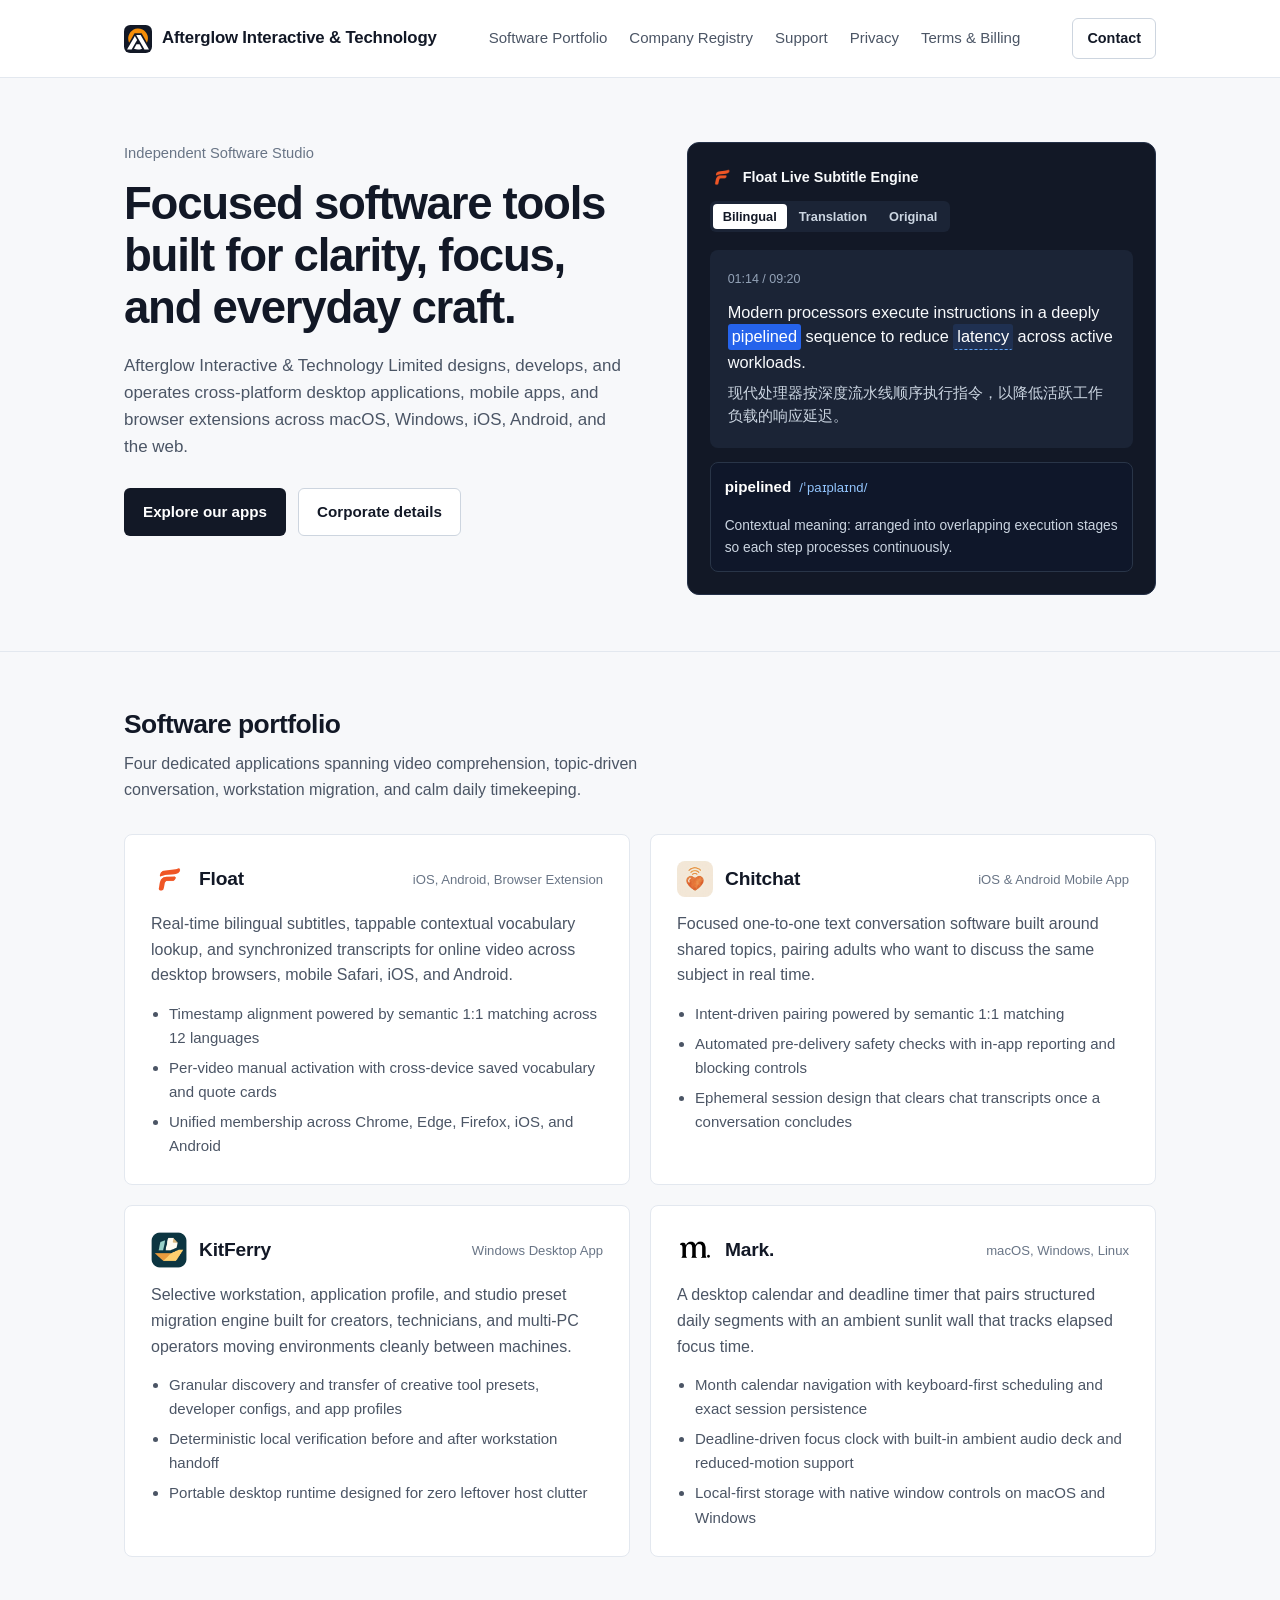
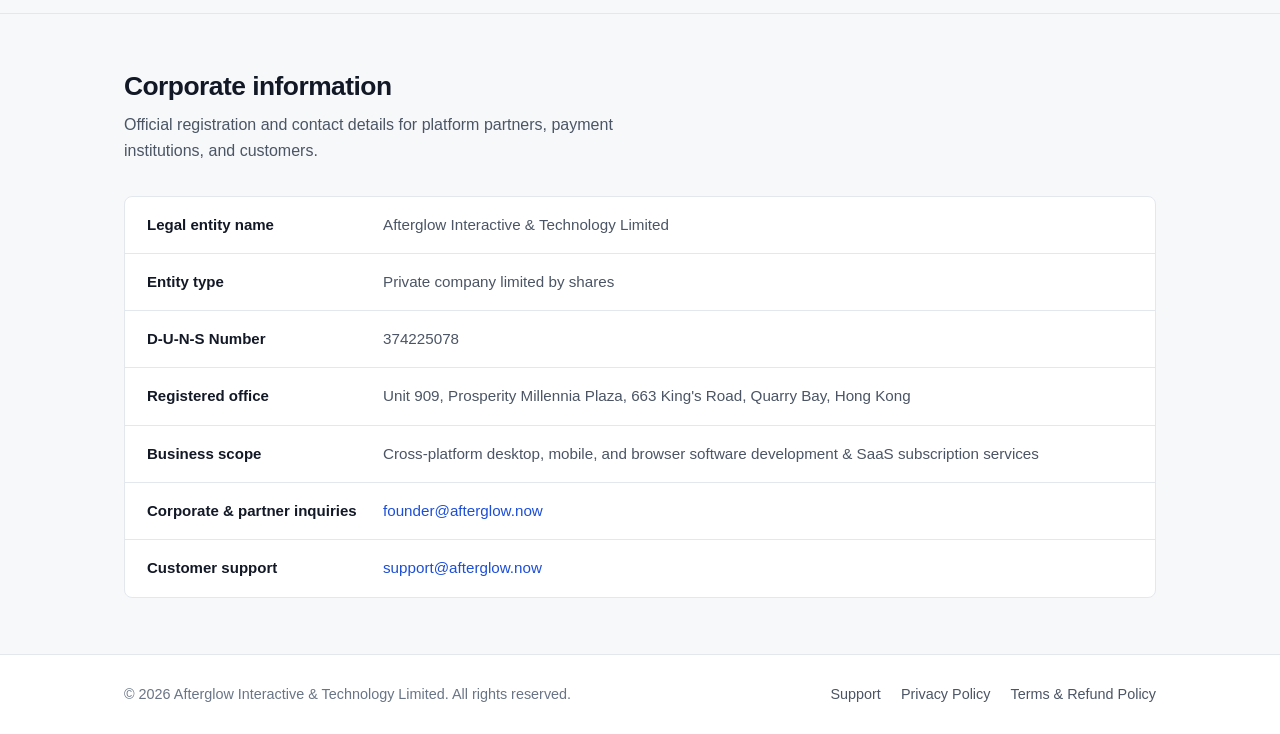
==== commit 9a09c30c: "feat: add KitFerry & Mark portfolio, remove e-commerce copy, and wire new vector Afterglow icon" ====
--- a/index.html
+++ b/index.html
@@ -6,10 +6,11 @@
     <title>Afterglow Interactive &amp; Technology Limited</title>
     <meta
       name="description"
-      content="Afterglow Interactive & Technology Limited develops cross-platform consumer software, bilingual media tools, and online digital services."
+      content="Afterglow Interactive & Technology Limited is an independent software studio building Float, Chitchat, KitFerry, and Mark across desktop, mobile, and browser platforms."
     />
     <meta name="theme-color" content="#121826" />
-    <link rel="icon" href="assets/favicon.svg" type="image/svg+xml" />
+    <link rel="icon" href="assets/afterglow-icon.svg" type="image/svg+xml" />
+    <link rel="apple-touch-icon" href="assets/afterglow-icon.png" />
     <link rel="manifest" href="site.webmanifest" />
     <link rel="stylesheet" href="styles.css" />
   </head>
@@ -17,11 +18,11 @@
     <header class="site-header">
       <div class="header-inner">
         <a class="brand" href="index.html" aria-label="Afterglow Interactive & Technology Limited home">
-          <img src="assets/favicon.svg" alt="" />
+          <img src="assets/afterglow-icon.svg" alt="" />
           <span>Afterglow Interactive &amp; Technology</span>
         </a>
         <nav class="nav" aria-label="Primary navigation">
-          <a href="#products">Products &amp; Services</a>
+          <a href="#products">Software Portfolio</a>
           <a href="#company">Company Registry</a>
           <a href="support.html">Support</a>
           <a href="privacy.html">Privacy</a>
@@ -35,14 +36,14 @@
       <section class="hero">
         <div class="shell hero-grid">
           <div>
-            <p class="hero-kicker">Consumer Software &amp; Online Internet Services</p>
-            <h1>Practical software and digital products built for everyday clarity.</h1>
+            <p class="hero-kicker">Independent Software Studio</p>
+            <h1>Focused software tools built for clarity, focus, and everyday craft.</h1>
             <p class="hero-lede">
-              Afterglow Interactive &amp; Technology Limited designs, operates, and distributes cross-platform mobile
-              applications, browser extensions, and direct-to-consumer online services.
+              Afterglow Interactive &amp; Technology Limited designs, develops, and operates cross-platform desktop
+              applications, mobile apps, and browser extensions across macOS, Windows, iOS, Android, and the web.
             </p>
             <div class="hero-actions">
-              <a class="btn btn-primary" href="#products">View product portfolio</a>
+              <a class="btn btn-primary" href="#products">Explore our apps</a>
               <a class="btn btn-secondary" href="#company">Corporate details</a>
             </div>
           </div>
@@ -90,10 +91,10 @@
       <section class="section" id="products">
         <div class="shell">
           <div class="section-header">
-            <h2>Products and operating lines</h2>
+            <h2>Software portfolio</h2>
             <p>
-              Our team develops multi-platform subscription software alongside curated online consumer products under
-              unified compliance, customer support, and billing operations.
+              Four dedicated applications spanning video comprehension, topic-driven conversation, workstation
+              migration, and calm daily timekeeping.
             </p>
           </div>
 
@@ -132,19 +133,37 @@
               </ul>
             </article>
 
-            <article class="product-panel wide">
-              <div class="product-head">
-                <h3>Digital Commerce &amp; Online Consumer Services</h3>
-                <span class="product-tag">Direct-to-Consumer Web Operations</span>
-              </div>
-              <p>
-                In addition to proprietary mobile and web software, Afterglow Interactive &amp; Technology Limited
-                operates direct-to-consumer e-commerce storefronts and digital web services, managing online checkout,
-                supplier coordination, order fulfillment tracking, and customer care.
-              </p>
-              <ul class="spec-list">
-                <li>Transparent checkout pricing, order confirmation, and tracked fulfillment workflows</li>
-                <li>Dedicated customer support for subscription management, refunds, and order inquiries</li>
+            <article class="product-panel">
+              <div class="product-head">
+                <img src="assets/kitferry-icon.png" alt="KitFerry icon" />
+                <h3>KitFerry</h3>
+                <span class="product-tag">Windows Desktop App</span>
+              </div>
+              <p>
+                Selective workstation, application profile, and studio preset migration engine built for creators,
+                technicians, and multi-PC operators moving environments cleanly between machines.
+              </p>
+              <ul class="spec-list">
+                <li>Granular discovery and transfer of creative tool presets, developer configs, and app profiles</li>
+                <li>Deterministic local verification before and after workstation handoff</li>
+                <li>Portable desktop runtime designed for zero leftover host clutter</li>
+              </ul>
+            </article>
+
+            <article class="product-panel">
+              <div class="product-head">
+                <img src="assets/mark-icon.png" alt="Mark icon" />
+                <h3>Mark.</h3>
+                <span class="product-tag">macOS, Windows, Linux</span>
+              </div>
+              <p>
+                A desktop calendar and deadline timer that pairs structured daily segments with an ambient sunlit wall
+                that tracks elapsed focus time.
+              </p>
+              <ul class="spec-list">
+                <li>Month calendar navigation with keyboard-first scheduling and exact session persistence</li>
+                <li>Deadline-driven focus clock with built-in ambient audio deck and reduced-motion support</li>
+                <li>Local-first storage with native window controls on macOS and Windows</li>
               </ul>
             </article>
           </div>
@@ -180,7 +199,7 @@
             <div class="ledger-row">
               <div class="ledger-term">Business scope</div>
               <div class="ledger-val">
-                Mobile &amp; desktop application development, SaaS subscription services, and online e-commerce retail
+                Cross-platform desktop, mobile, and browser software development &amp; SaaS subscription services
               </div>
             </div>
             <div class="ledger-row">
--- a/styles.css
+++ b/styles.css
@@ -89,7 +89,7 @@
 .brand img {
   width: 28px;
   height: 28px;
-  border-radius: 7px;
+  display: block;
 }
 
 .nav {
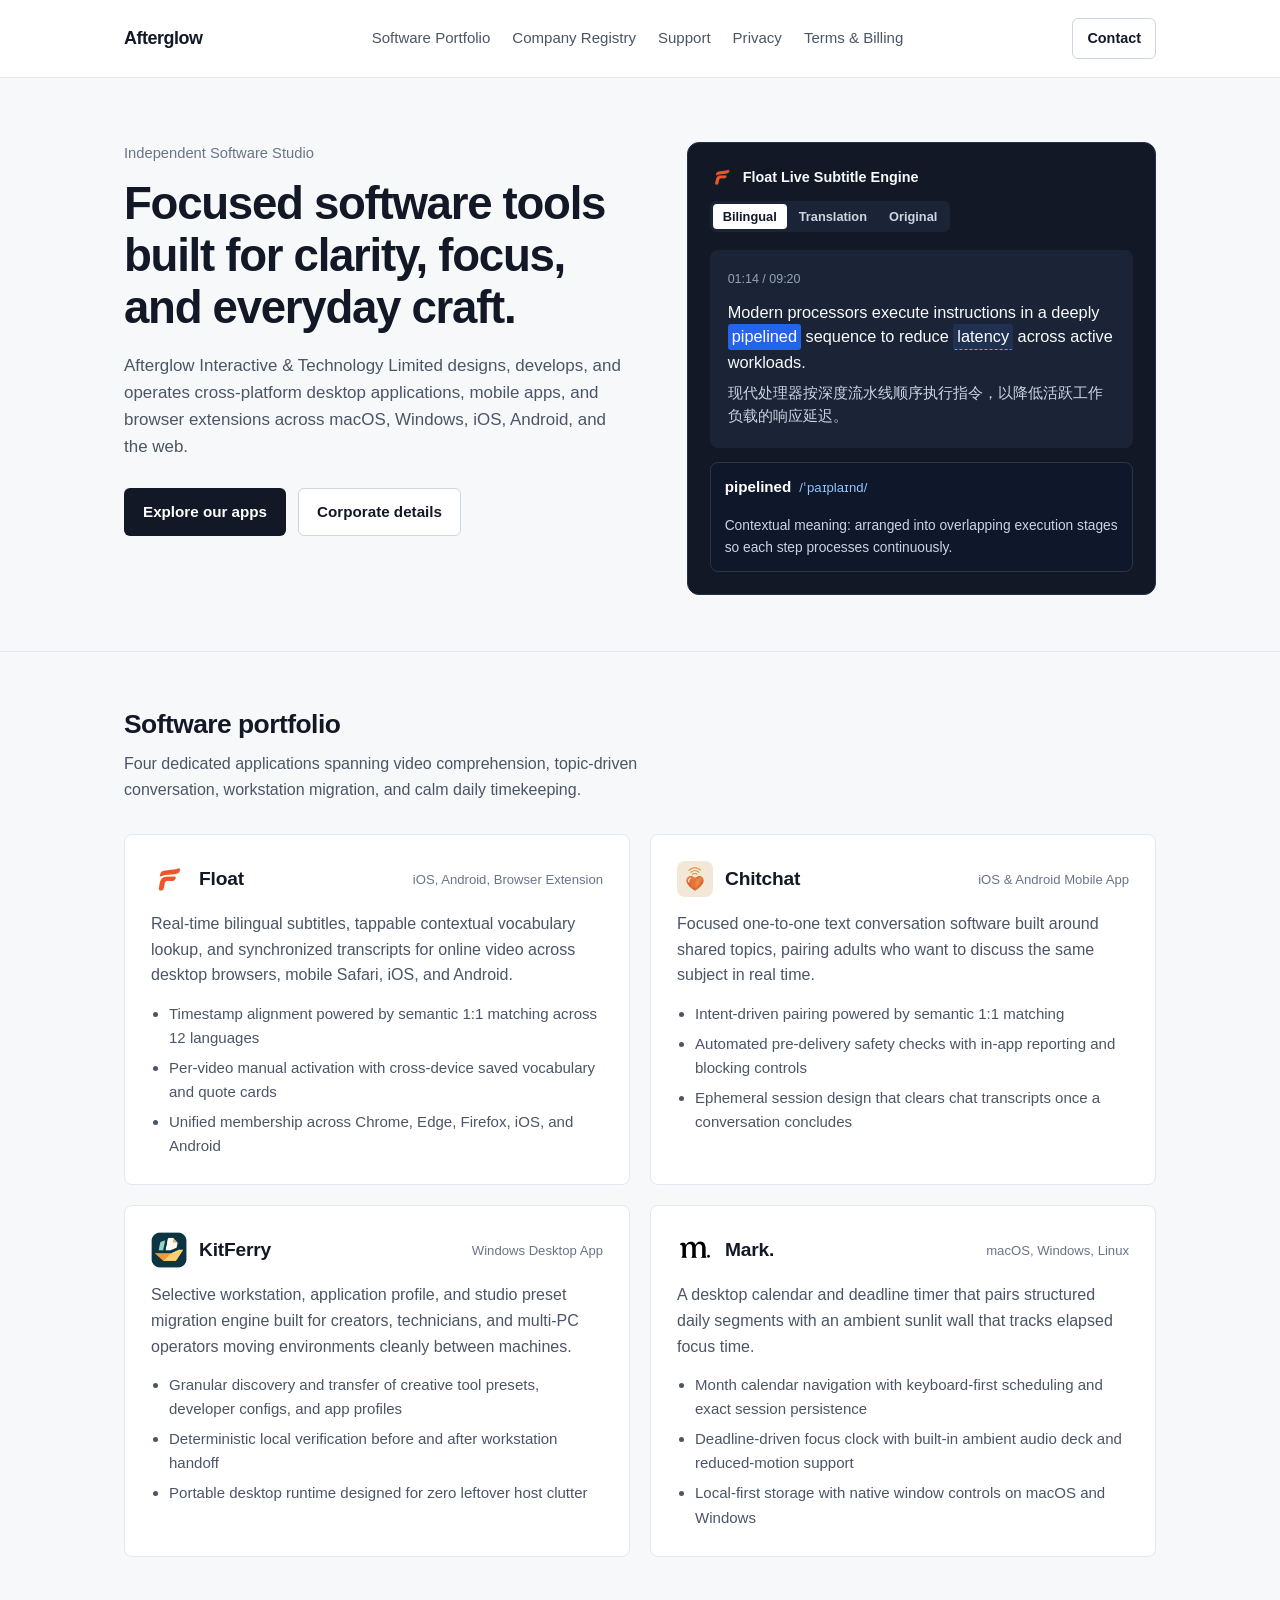
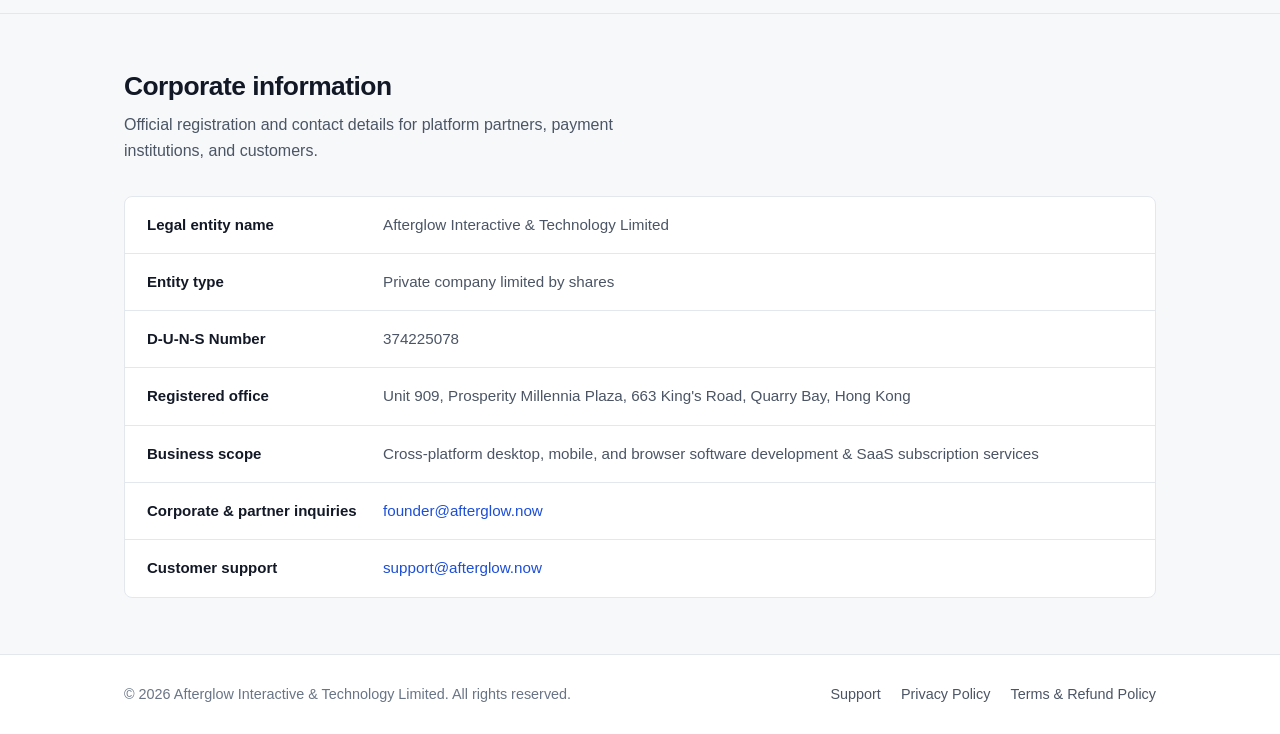
==== commit 4fb398ed: "style: replace graphic logo with clean typographic Afterglow wordmark" ====
--- a/index.html
+++ b/index.html
@@ -9,8 +9,7 @@
       content="Afterglow Interactive & Technology Limited is an independent software studio building Float, Chitchat, KitFerry, and Mark across desktop, mobile, and browser platforms."
     />
     <meta name="theme-color" content="#121826" />
-    <link rel="icon" href="assets/afterglow-icon.svg" type="image/svg+xml" />
-    <link rel="apple-touch-icon" href="assets/afterglow-icon.png" />
+    <link rel="icon" href="assets/favicon.svg" type="image/svg+xml" />
     <link rel="manifest" href="site.webmanifest" />
     <link rel="stylesheet" href="styles.css" />
   </head>
@@ -18,8 +17,7 @@
     <header class="site-header">
       <div class="header-inner">
         <a class="brand" href="index.html" aria-label="Afterglow Interactive & Technology Limited home">
-          <img src="assets/afterglow-icon.svg" alt="" />
-          <span>Afterglow Interactive &amp; Technology</span>
+          <span>Afterglow</span>
         </a>
         <nav class="nav" aria-label="Primary navigation">
           <a href="#products">Software Portfolio</a>
--- a/styles.css
+++ b/styles.css
@@ -74,22 +74,15 @@
 
 .brand {
   display: inline-flex;
-  align-items: center;
-  gap: 10px;
+  align-items: baseline;
   color: var(--ink-primary);
   font-weight: 700;
-  font-size: 1.05rem;
-  letter-spacing: -0.01em;
+  font-size: 1.12rem;
+  letter-spacing: -0.025em;
 }
 
 .brand:hover {
   text-decoration: none;
-}
-
-.brand img {
-  width: 28px;
-  height: 28px;
-  display: block;
 }
 
 .nav {
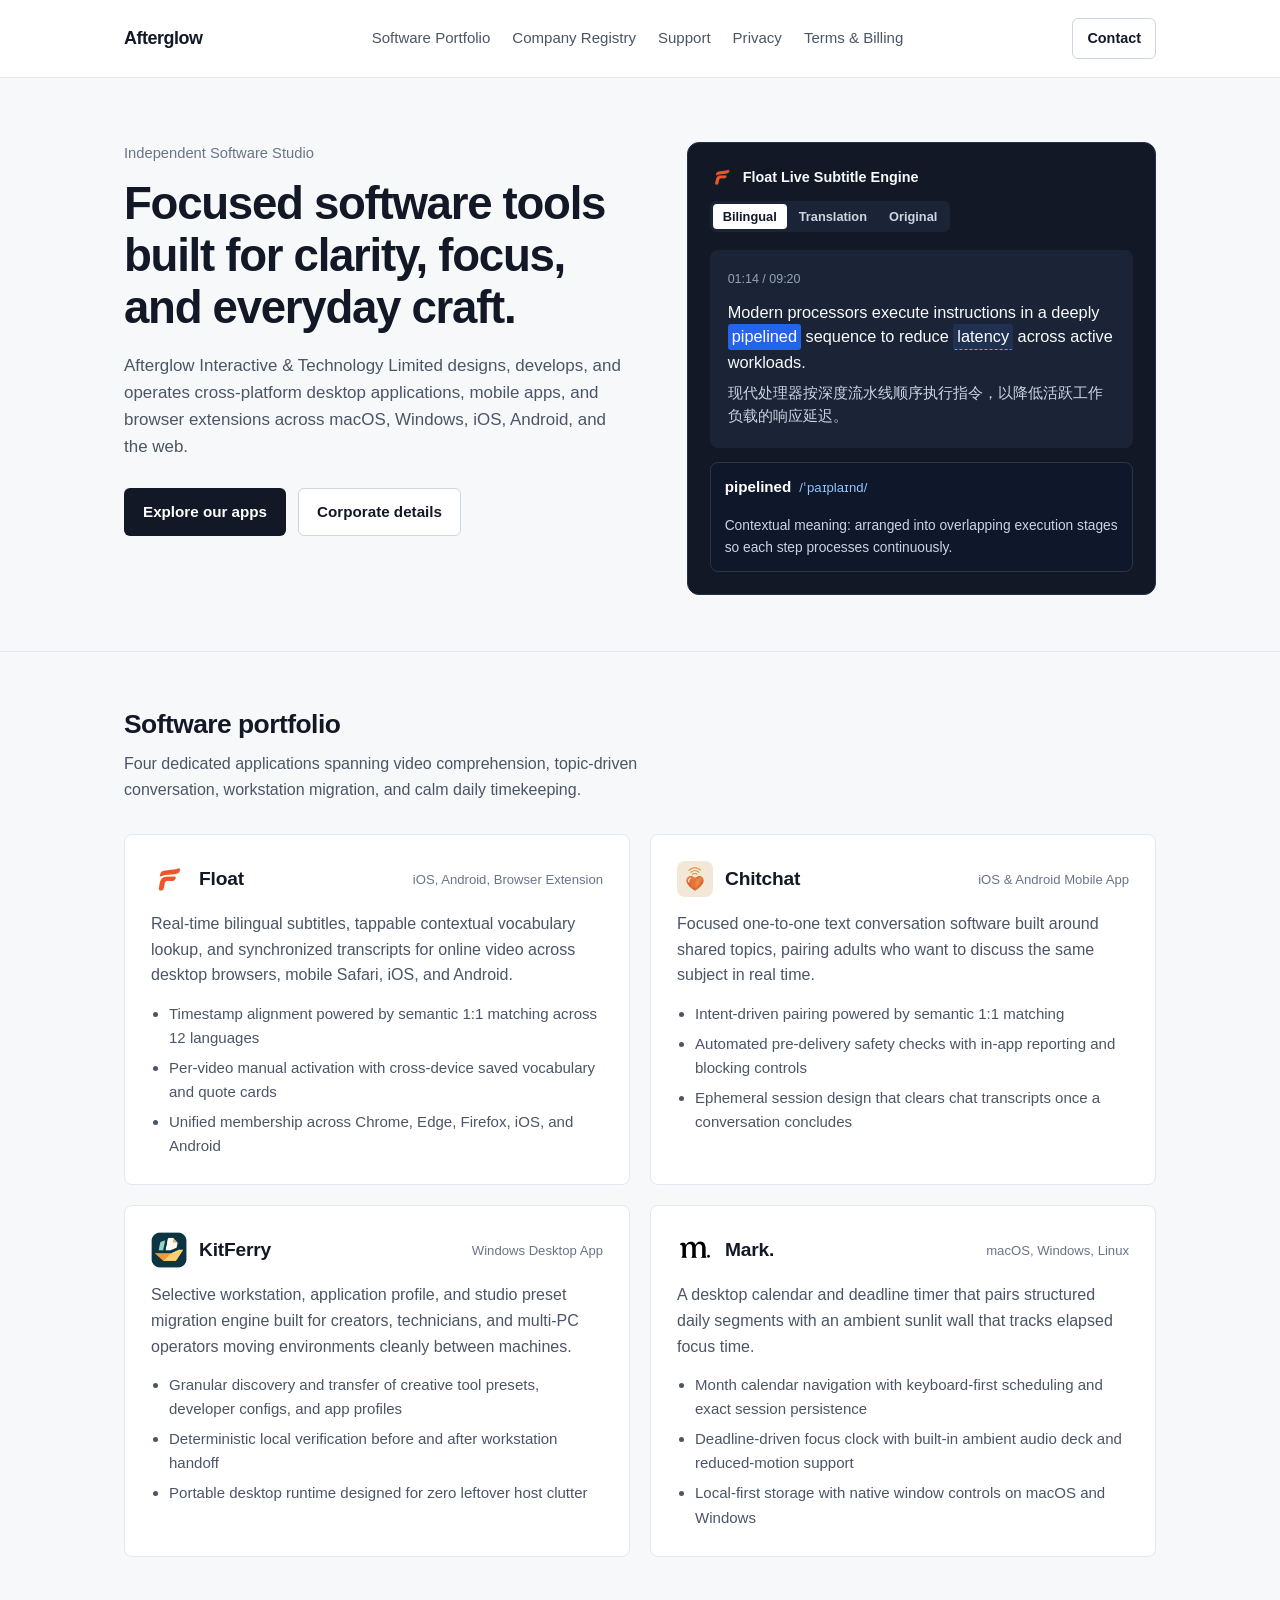
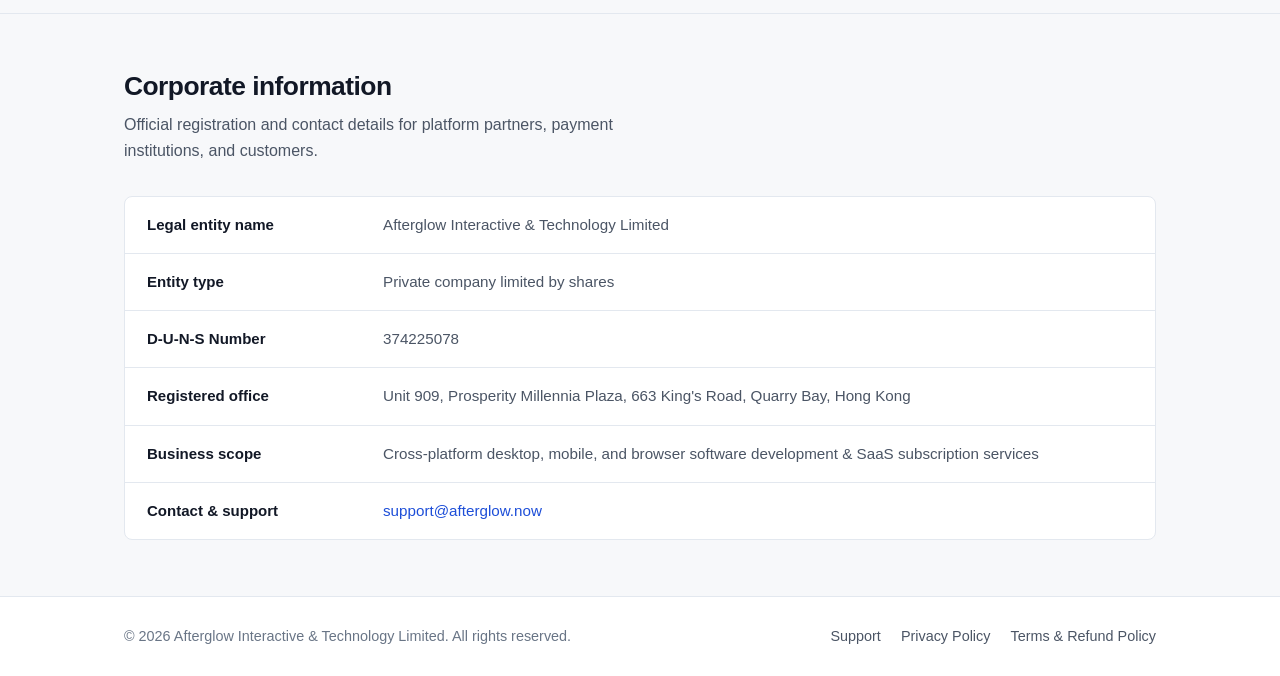
==== commit 54ffaa2d: "sec: remove founder admin email from public pages and unify contact to support@afterglow.now" ====
--- a/index.html
+++ b/index.html
@@ -26,7 +26,7 @@
           <a href="privacy.html">Privacy</a>
           <a href="terms.html">Terms &amp; Billing</a>
         </nav>
-        <a class="header-contact" href="mailto:founder@afterglow.now">Contact</a>
+        <a class="header-contact" href="mailto:support@afterglow.now">Contact</a>
       </div>
     </header>
 
@@ -201,11 +201,7 @@
               </div>
             </div>
             <div class="ledger-row">
-              <div class="ledger-term">Corporate &amp; partner inquiries</div>
-              <div class="ledger-val"><a href="mailto:founder@afterglow.now">founder@afterglow.now</a></div>
-            </div>
-            <div class="ledger-row">
-              <div class="ledger-term">Customer support</div>
+              <div class="ledger-term">Contact &amp; support</div>
               <div class="ledger-val"><a href="mailto:support@afterglow.now">support@afterglow.now</a></div>
             </div>
           </div>
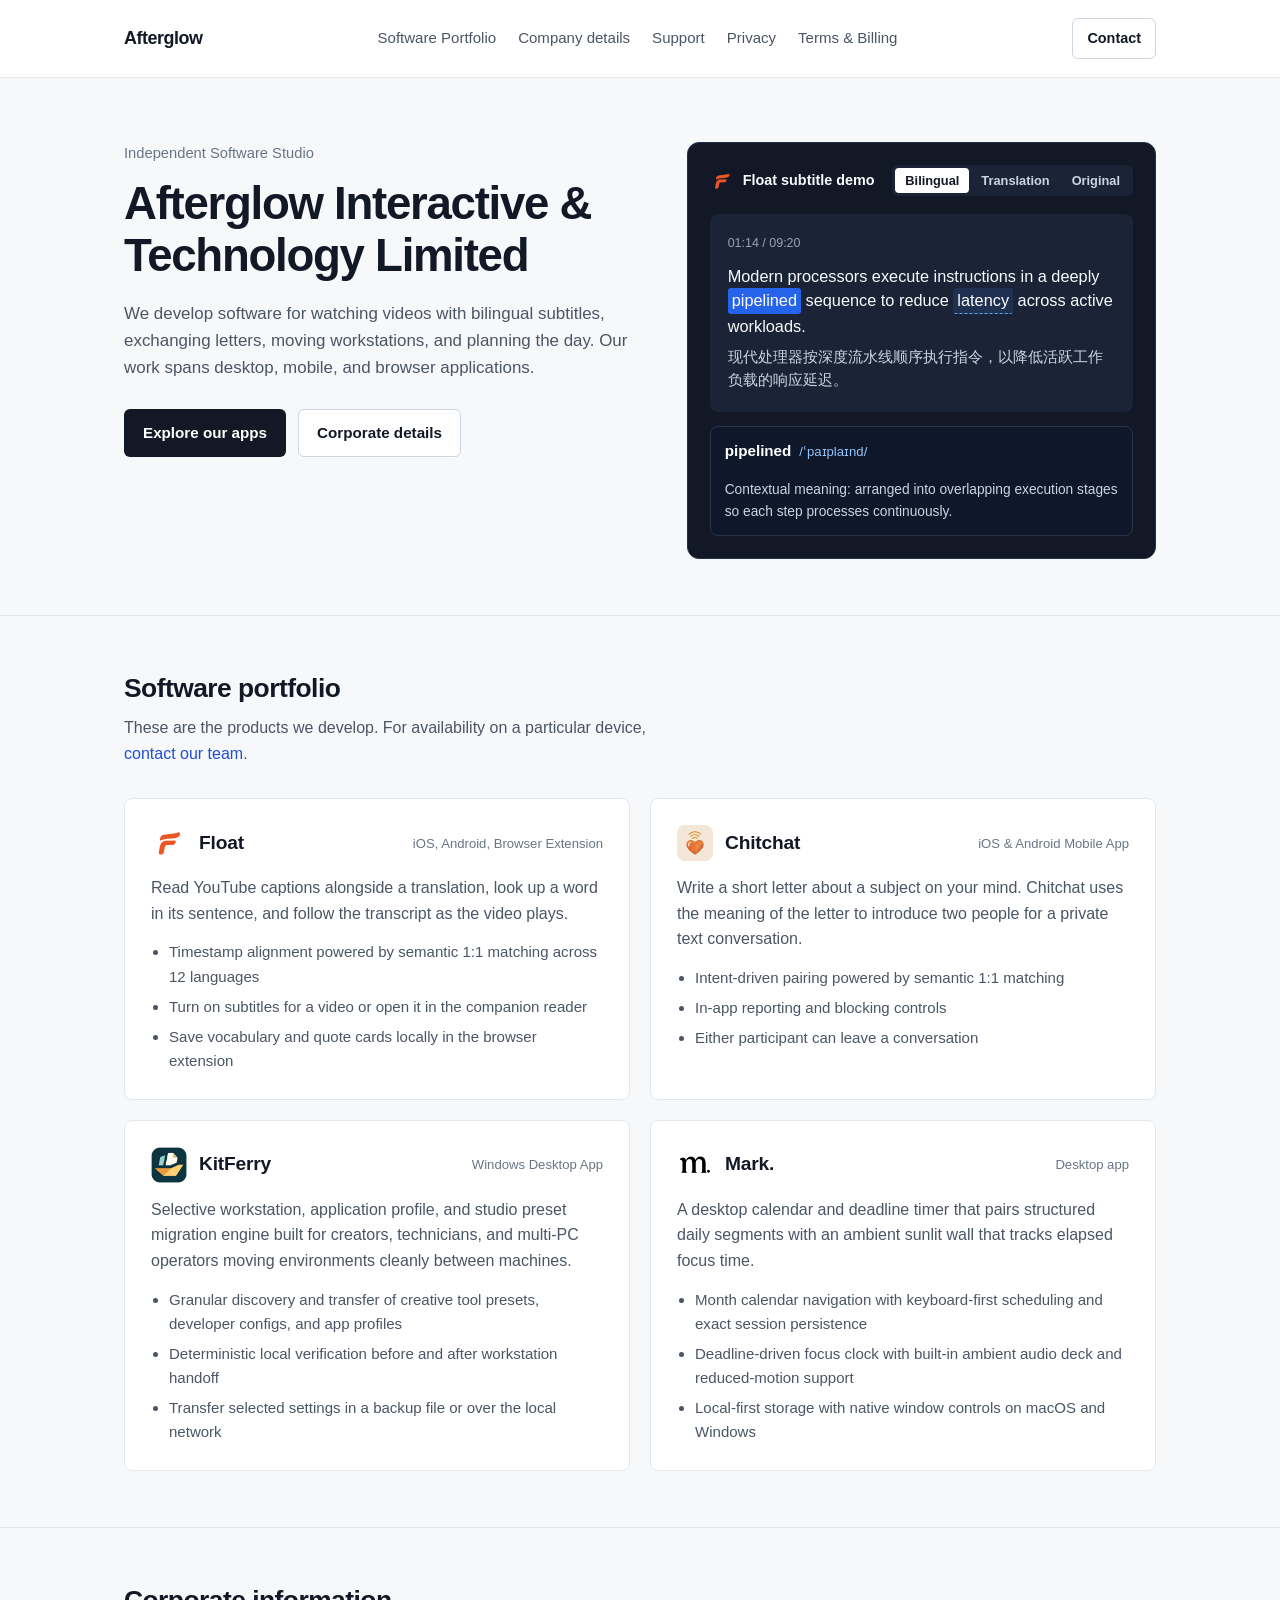
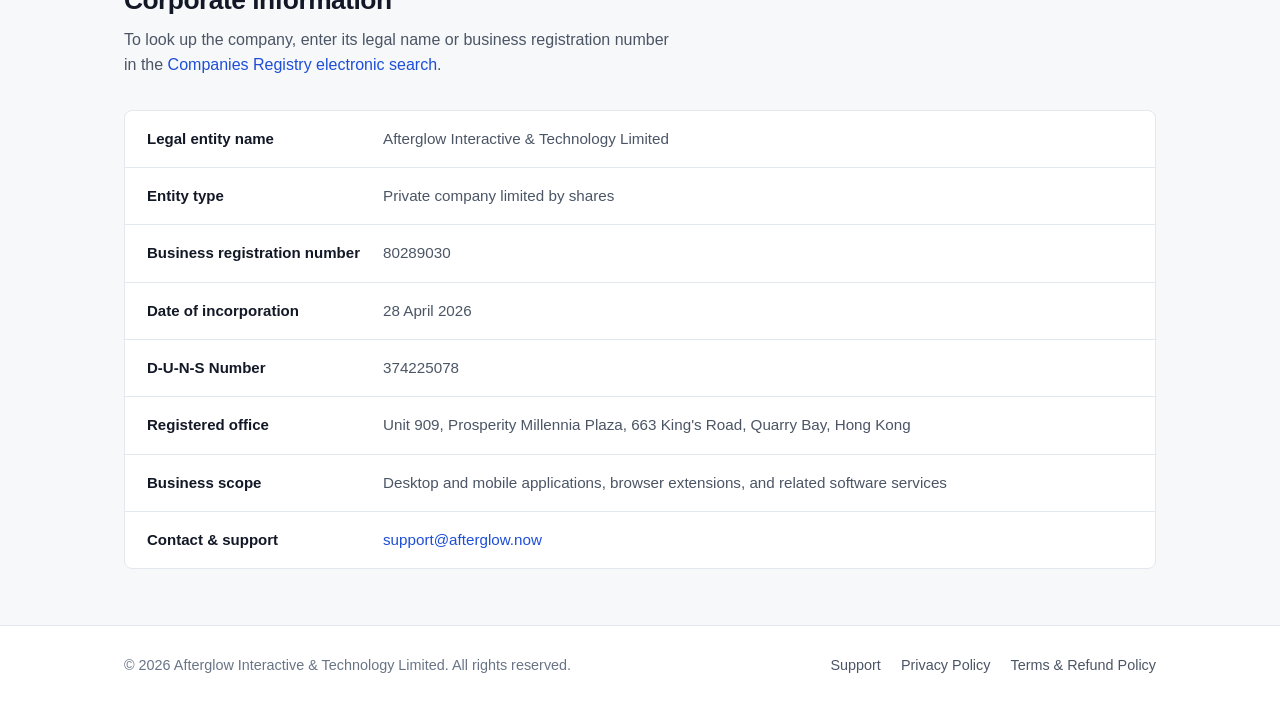
==== commit 86f9c9df: "Align public company details, support and policies with verified records" ====
--- a/index.html
+++ b/index.html
@@ -21,7 +21,7 @@
         </a>
         <nav class="nav" aria-label="Primary navigation">
           <a href="#products">Software Portfolio</a>
-          <a href="#company">Company Registry</a>
+          <a href="#company">Company details</a>
           <a href="support.html">Support</a>
           <a href="privacy.html">Privacy</a>
           <a href="terms.html">Terms &amp; Billing</a>
@@ -35,10 +35,10 @@
         <div class="shell hero-grid">
           <div>
             <p class="hero-kicker">Independent Software Studio</p>
-            <h1>Focused software tools built for clarity, focus, and everyday craft.</h1>
+            <h1>Afterglow Interactive &amp; Technology Limited</h1>
             <p class="hero-lede">
-              Afterglow Interactive &amp; Technology Limited designs, develops, and operates cross-platform desktop
-              applications, mobile apps, and browser extensions across macOS, Windows, iOS, Android, and the web.
+              We develop software for watching videos with bilingual subtitles, exchanging letters,
+              moving workstations, and planning the day. Our work spans desktop, mobile, and browser applications.
             </p>
             <div class="hero-actions">
               <a class="btn btn-primary" href="#products">Explore our apps</a>
@@ -50,7 +50,7 @@
             <div class="stage-bar">
               <div class="stage-brand">
                 <img src="assets/float-icon.png" alt="" />
-                <span>Float Live Subtitle Engine</span>
+                <span>Float subtitle demo</span>
               </div>
               <div class="mode-switch" role="group" aria-label="Subtitle display mode">
                 <button class="mode-btn" type="button" data-mode="bilingual" aria-pressed="true">Bilingual</button>
@@ -68,7 +68,7 @@
                 <button class="word-token" type="button" data-word="latency" aria-expanded="false">latency</button>
                 across active workloads.
               </p>
-              <p class="cue-zh" id="cue-zh">
+              <p class="cue-zh" id="cue-zh" lang="zh-Hans">
                 现代处理器按深度流水线顺序执行指令，以降低活跃工作负载的响应延迟。
               </p>
             </div>
@@ -91,8 +91,8 @@
           <div class="section-header">
             <h2>Software portfolio</h2>
             <p>
-              Four dedicated applications spanning video comprehension, topic-driven conversation, workstation
-              migration, and calm daily timekeeping.
+              These are the products we develop. For availability on a particular device,
+              <a href="support.html">contact our team</a>.
             </p>
           </div>
 
@@ -104,13 +104,13 @@
                 <span class="product-tag">iOS, Android, Browser Extension</span>
               </div>
               <p>
-                Real-time bilingual subtitles, tappable contextual vocabulary lookup, and synchronized transcripts for
-                online video across desktop browsers, mobile Safari, iOS, and Android.
+                Read YouTube captions alongside a translation, look up a word in its sentence,
+                and follow the transcript as the video plays.
               </p>
               <ul class="spec-list">
                 <li>Timestamp alignment powered by semantic 1:1 matching across 12 languages</li>
-                <li>Per-video manual activation with cross-device saved vocabulary and quote cards</li>
-                <li>Unified membership across Chrome, Edge, Firefox, iOS, and Android</li>
+                <li>Turn on subtitles for a video or open it in the companion reader</li>
+                <li>Save vocabulary and quote cards locally in the browser extension</li>
               </ul>
             </article>
 
@@ -121,13 +121,13 @@
                 <span class="product-tag">iOS &amp; Android Mobile App</span>
               </div>
               <p>
-                Focused one-to-one text conversation software built around shared topics, pairing adults who want to
-                discuss the same subject in real time.
+                Write a short letter about a subject on your mind. Chitchat uses the meaning of the letter
+                to introduce two people for a private text conversation.
               </p>
               <ul class="spec-list">
                 <li>Intent-driven pairing powered by semantic 1:1 matching</li>
-                <li>Automated pre-delivery safety checks with in-app reporting and blocking controls</li>
-                <li>Ephemeral session design that clears chat transcripts once a conversation concludes</li>
+                <li>In-app reporting and blocking controls</li>
+                <li>Either participant can leave a conversation</li>
               </ul>
             </article>
 
@@ -144,7 +144,7 @@
               <ul class="spec-list">
                 <li>Granular discovery and transfer of creative tool presets, developer configs, and app profiles</li>
                 <li>Deterministic local verification before and after workstation handoff</li>
-                <li>Portable desktop runtime designed for zero leftover host clutter</li>
+                <li>Transfer selected settings in a backup file or over the local network</li>
               </ul>
             </article>
 
@@ -152,7 +152,7 @@
               <div class="product-head">
                 <img src="assets/mark-icon.png" alt="Mark icon" />
                 <h3>Mark.</h3>
-                <span class="product-tag">macOS, Windows, Linux</span>
+                <span class="product-tag">Desktop app</span>
               </div>
               <p>
                 A desktop calendar and deadline timer that pairs structured daily segments with an ambient sunlit wall
@@ -173,7 +173,8 @@
           <div class="section-header">
             <h2>Corporate information</h2>
             <p>
-              Official registration and contact details for platform partners, payment institutions, and customers.
+              To look up the company, enter its legal name or business registration number in the
+              <a href="https://www.cr.gov.hk/en/electronic/e-servicesportal/e-search.htm">Companies Registry electronic search</a>.
             </p>
           </div>
 
@@ -187,6 +188,14 @@
               <div class="ledger-val">Private company limited by shares</div>
             </div>
             <div class="ledger-row">
+              <div class="ledger-term">Business registration number</div>
+              <div class="ledger-val">80289030</div>
+            </div>
+            <div class="ledger-row">
+              <div class="ledger-term">Date of incorporation</div>
+              <div class="ledger-val"><time datetime="2026-04-28">28 April 2026</time></div>
+            </div>
+            <div class="ledger-row">
               <div class="ledger-term">D-U-N-S Number</div>
               <div class="ledger-val">374225078</div>
             </div>
@@ -197,7 +206,7 @@
             <div class="ledger-row">
               <div class="ledger-term">Business scope</div>
               <div class="ledger-val">
-                Cross-platform desktop, mobile, and browser software development &amp; SaaS subscription services
+                Desktop and mobile applications, browser extensions, and related software services
               </div>
             </div>
             <div class="ledger-row">
